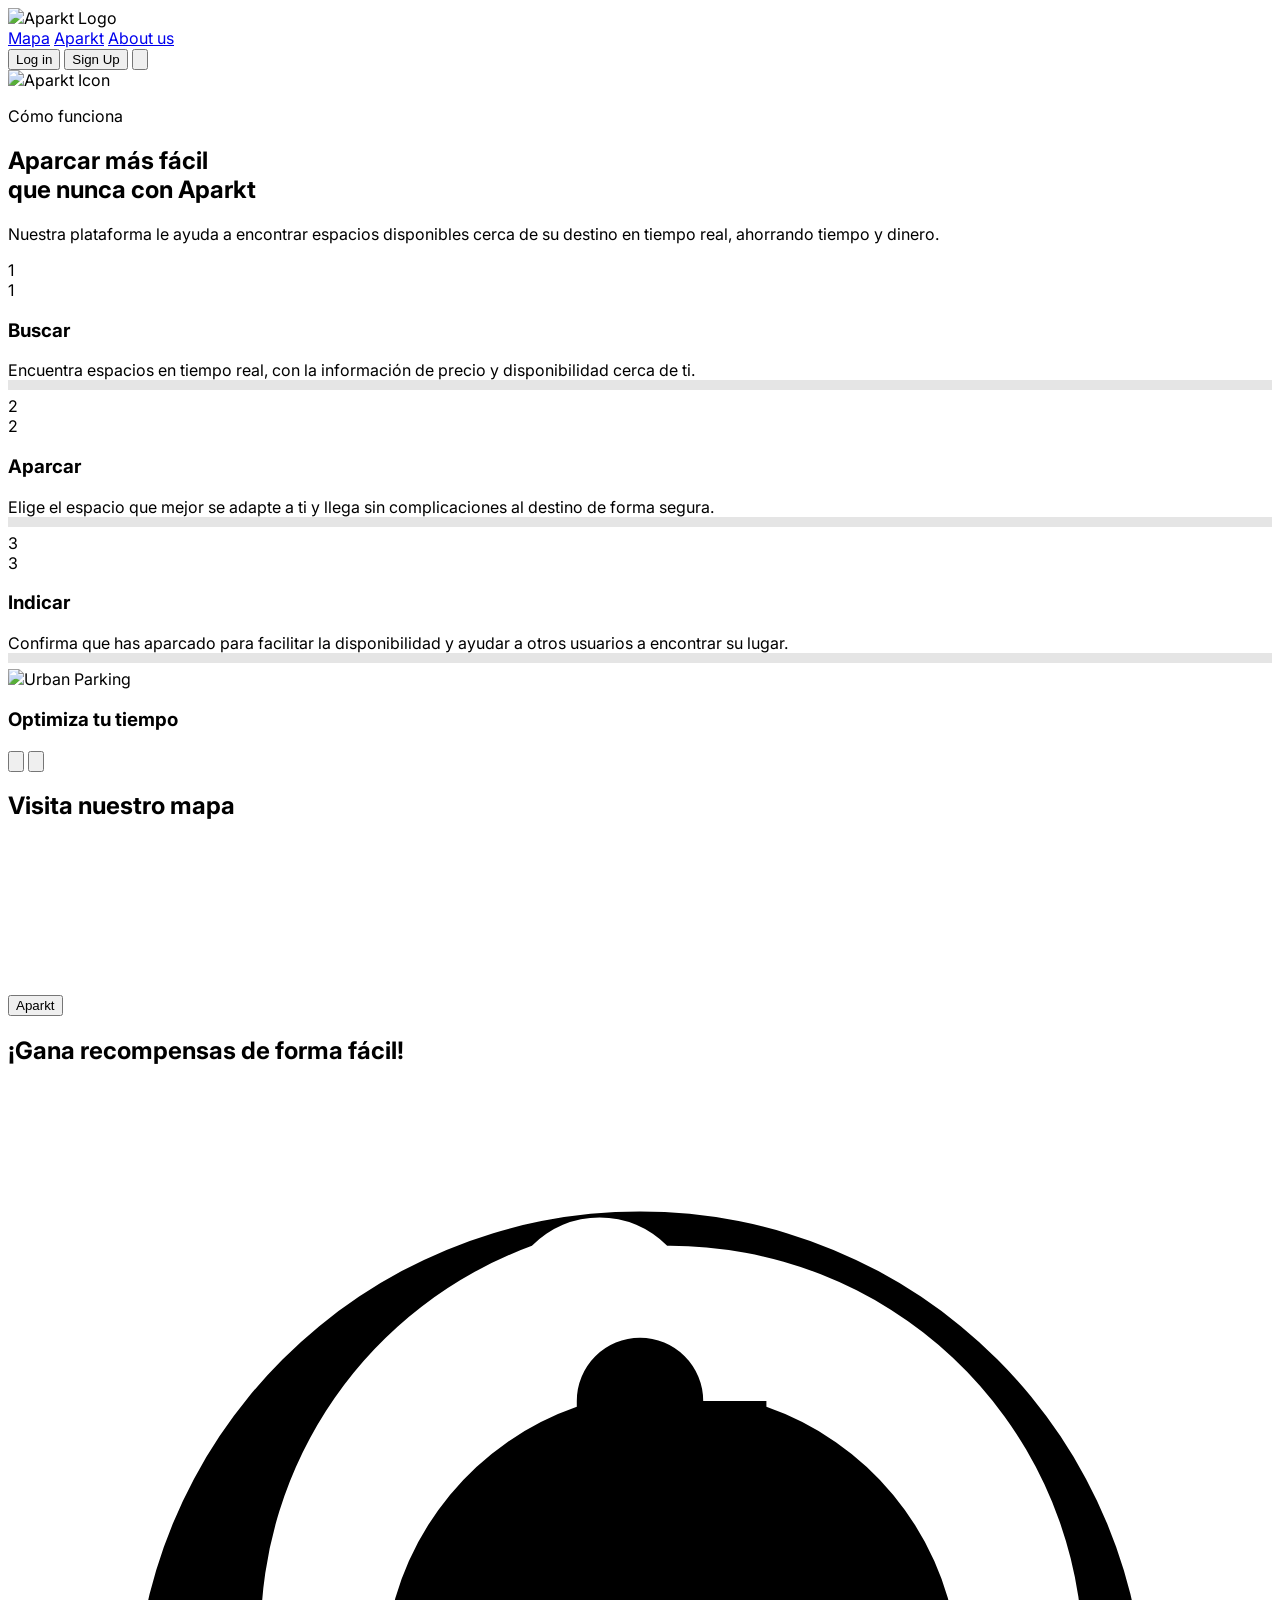
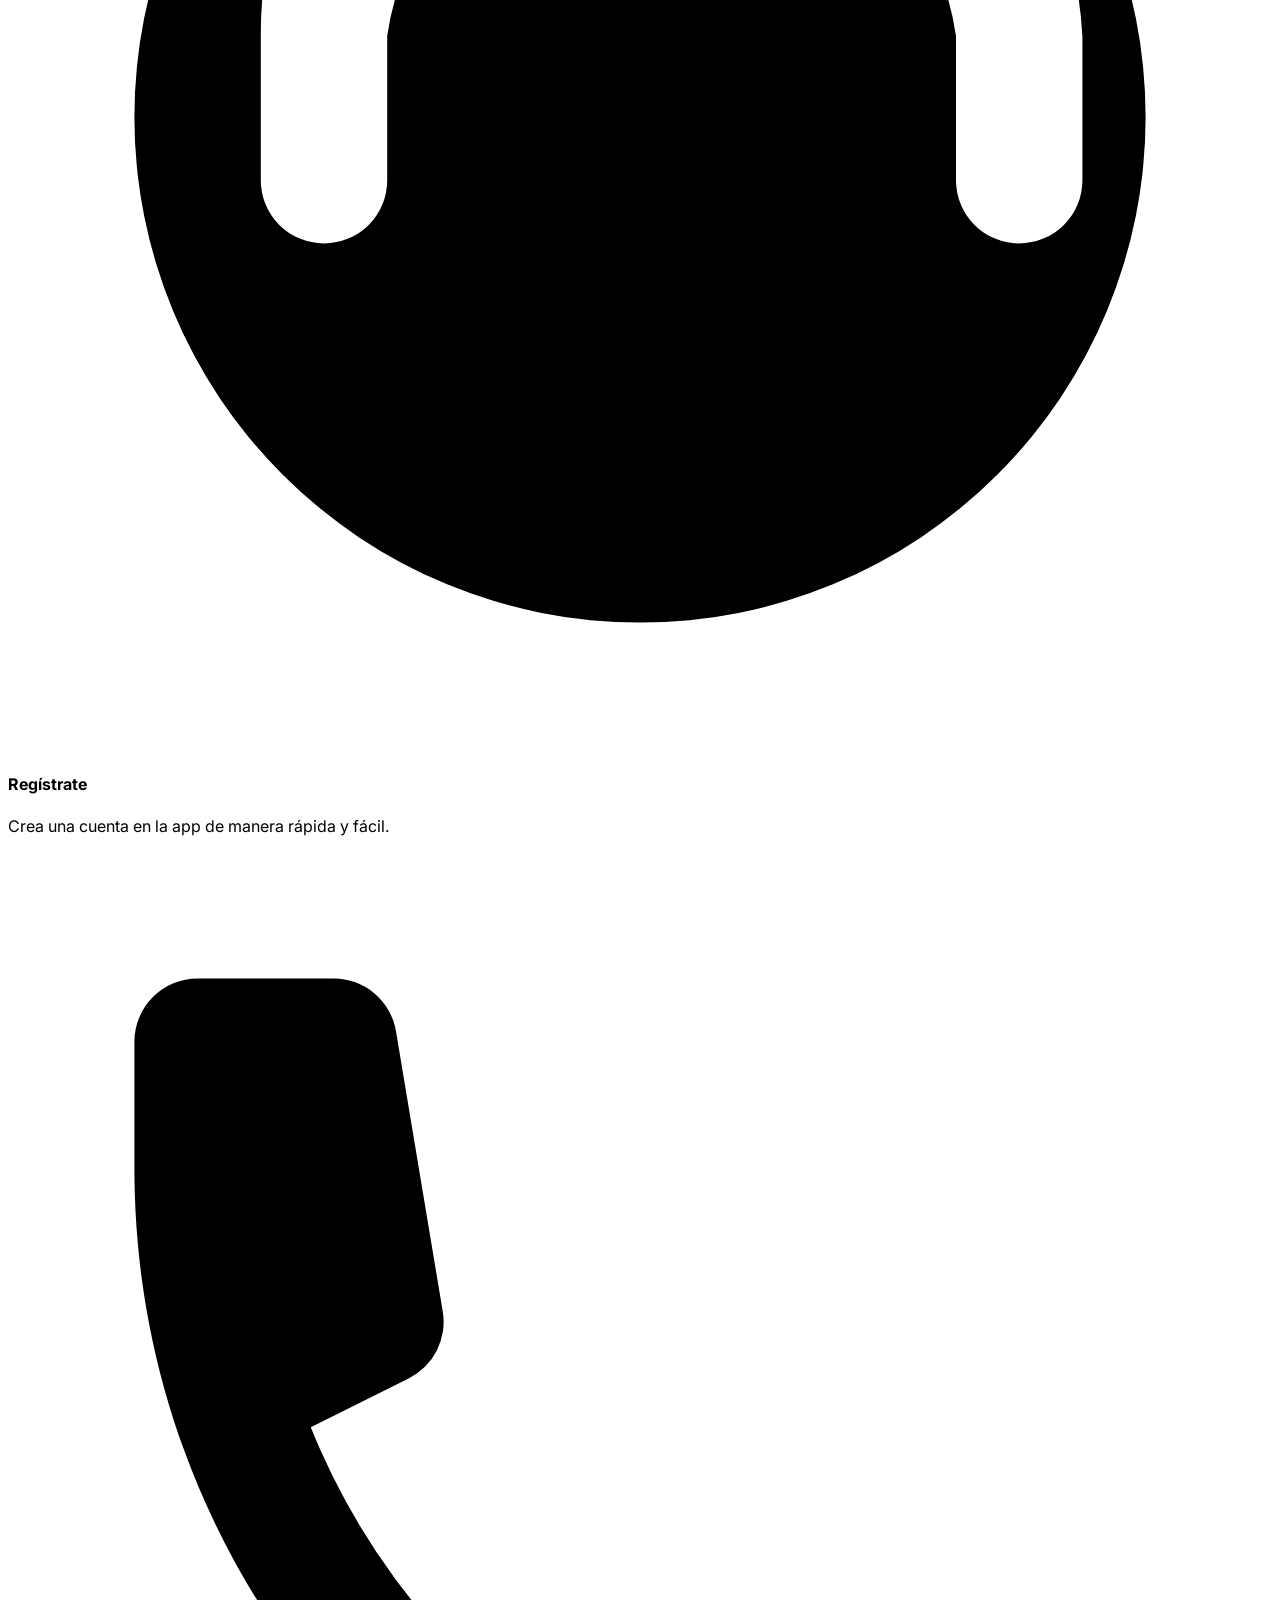
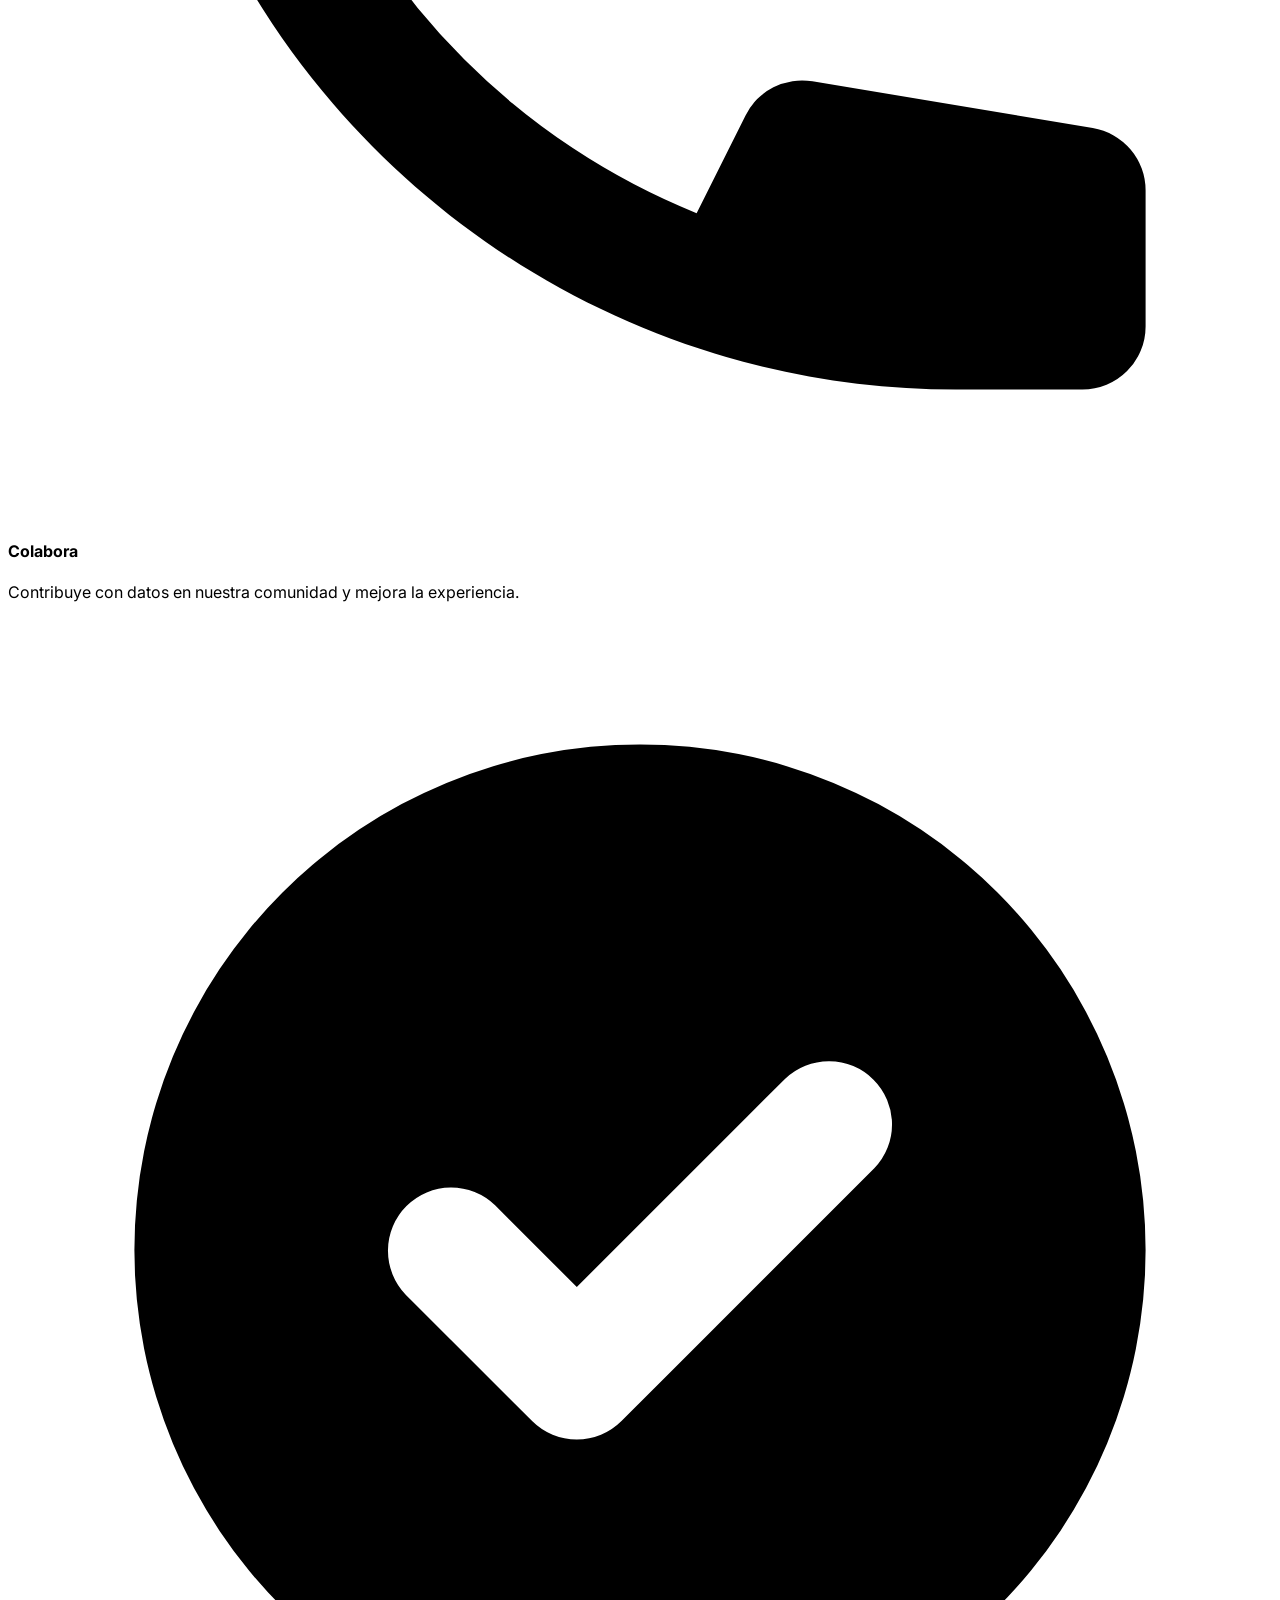
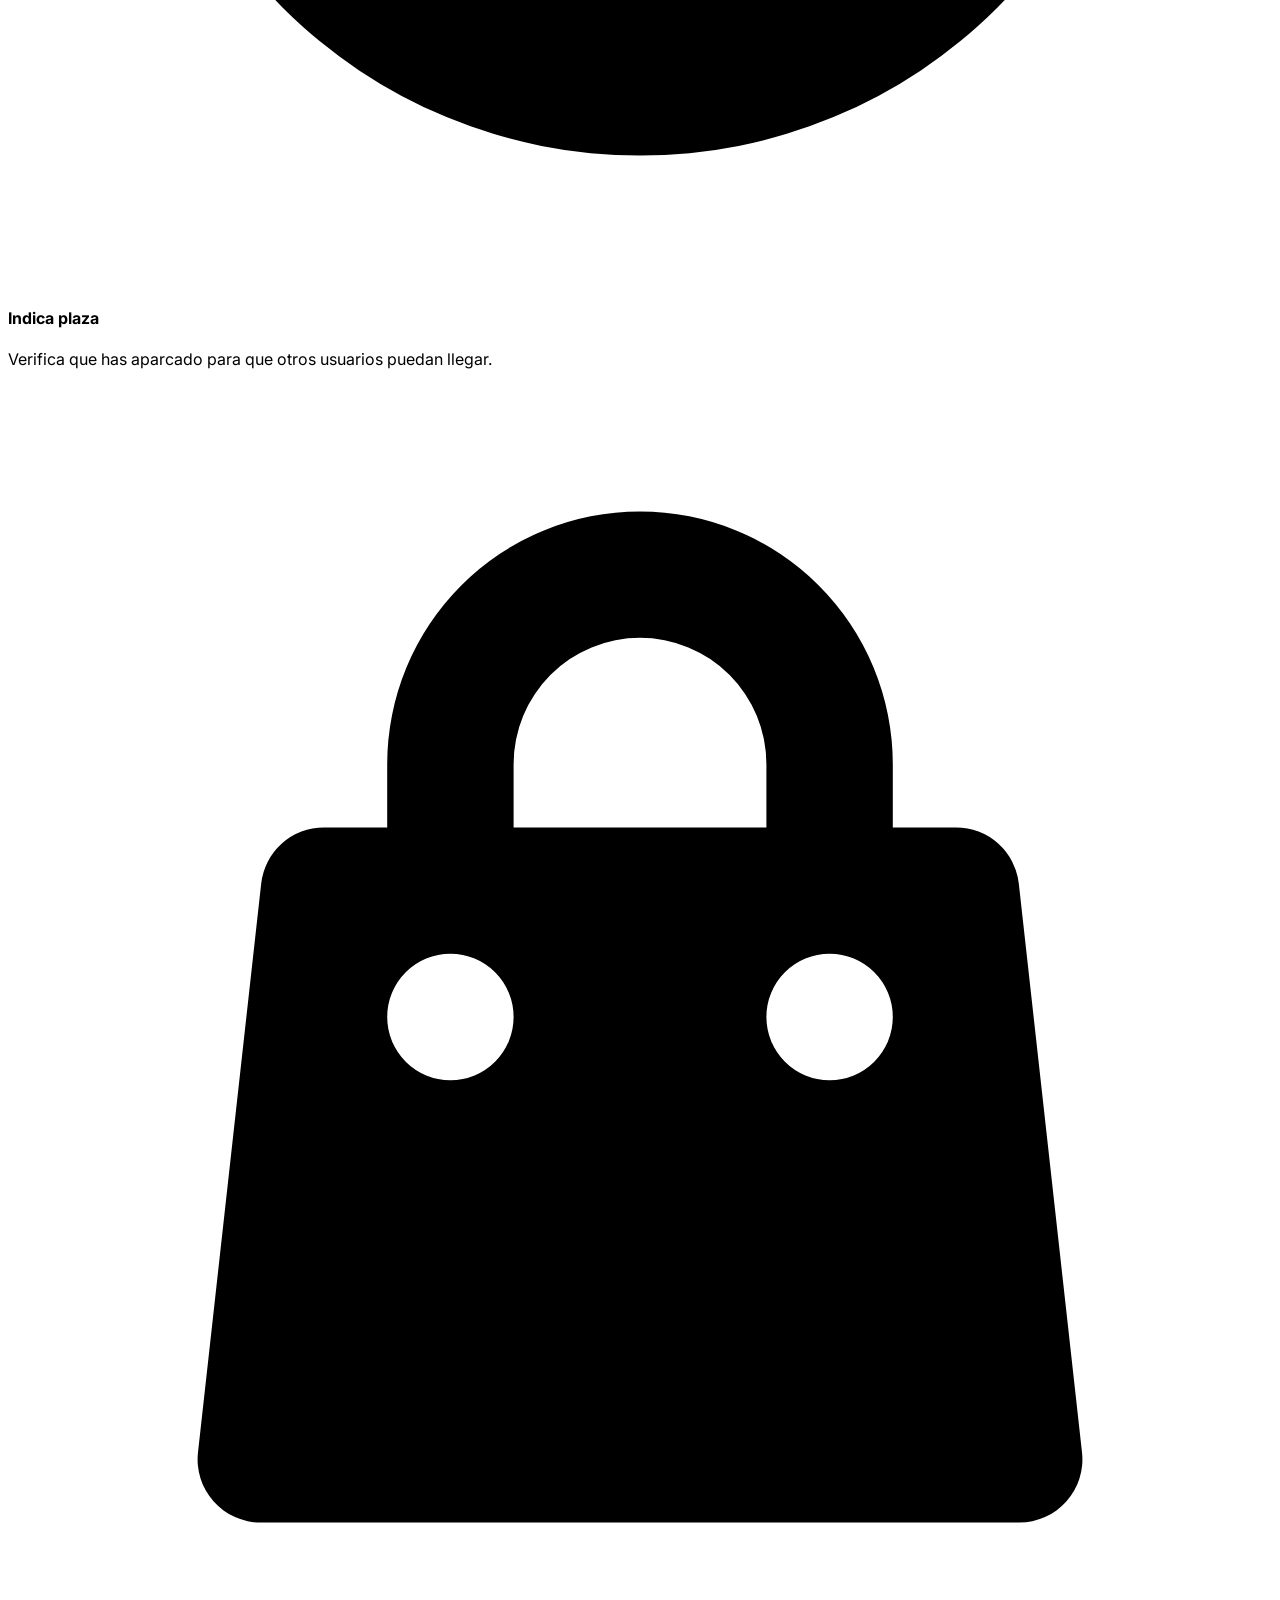
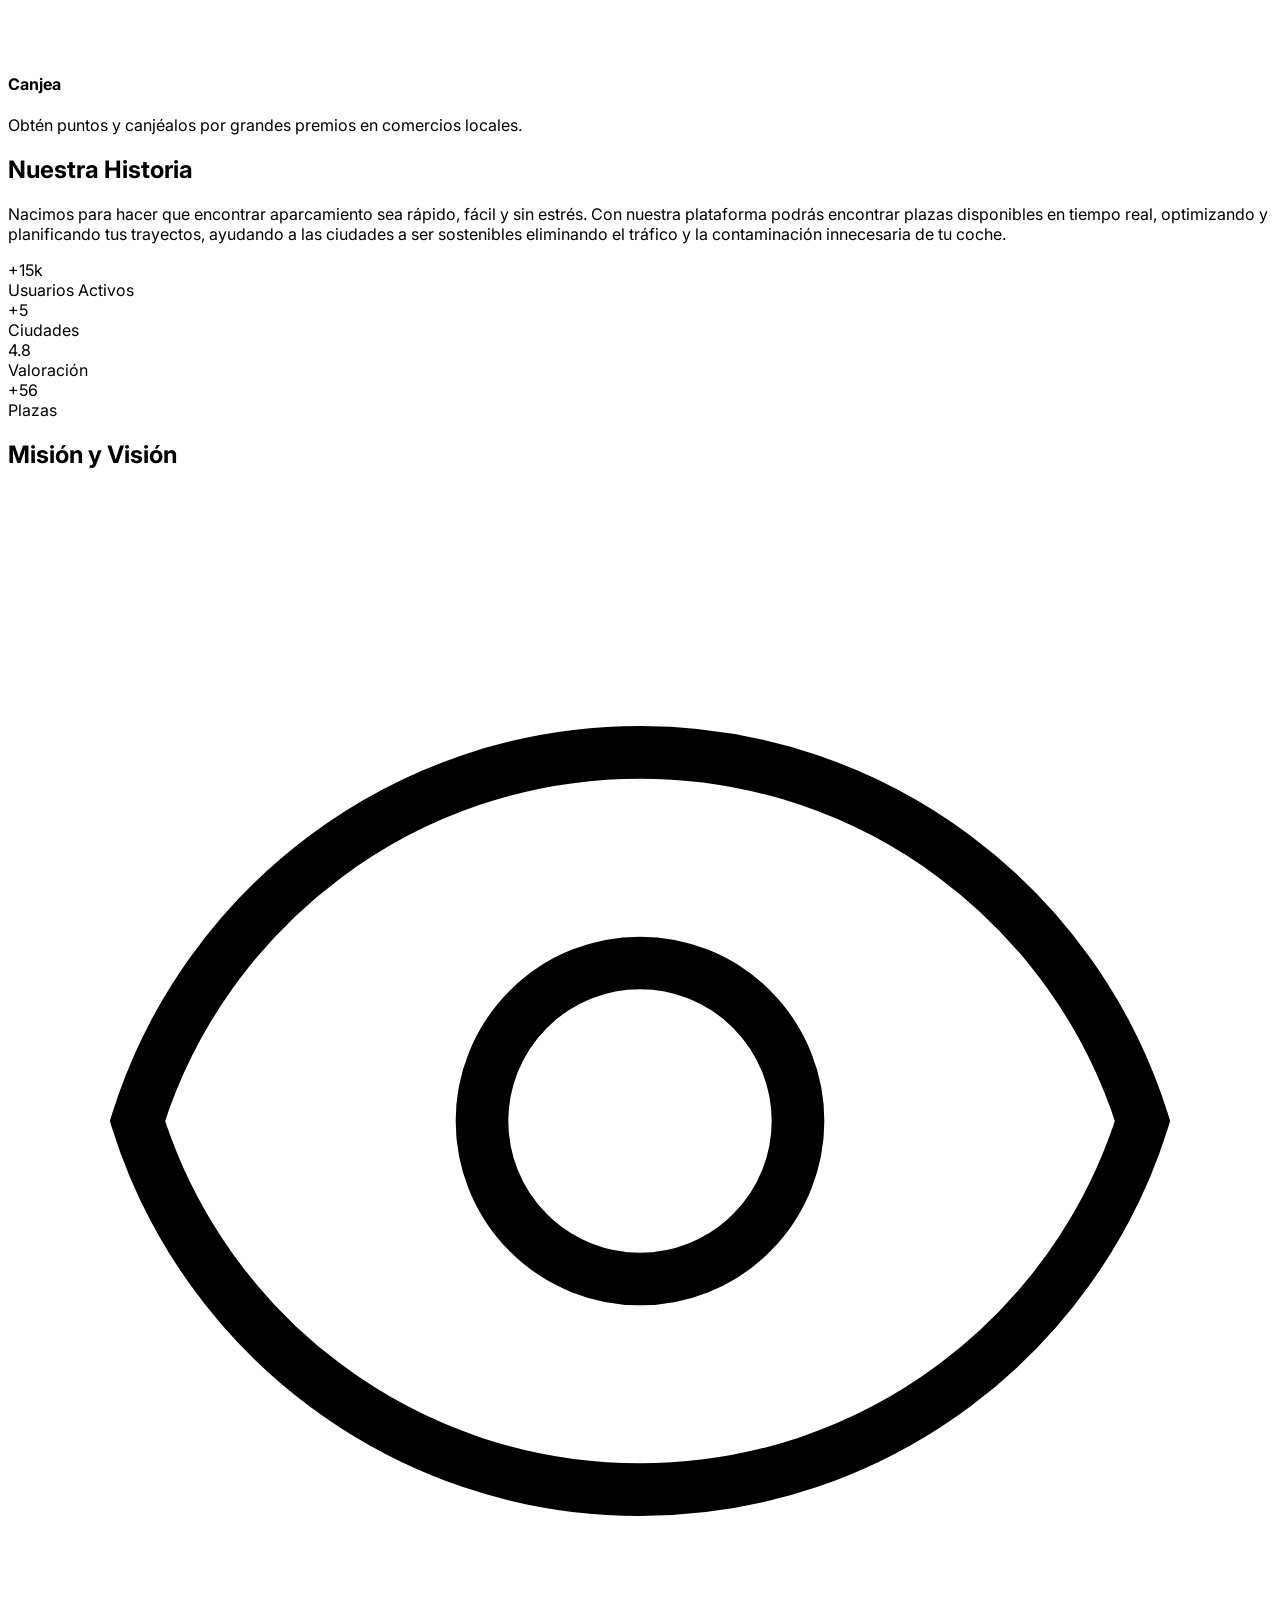
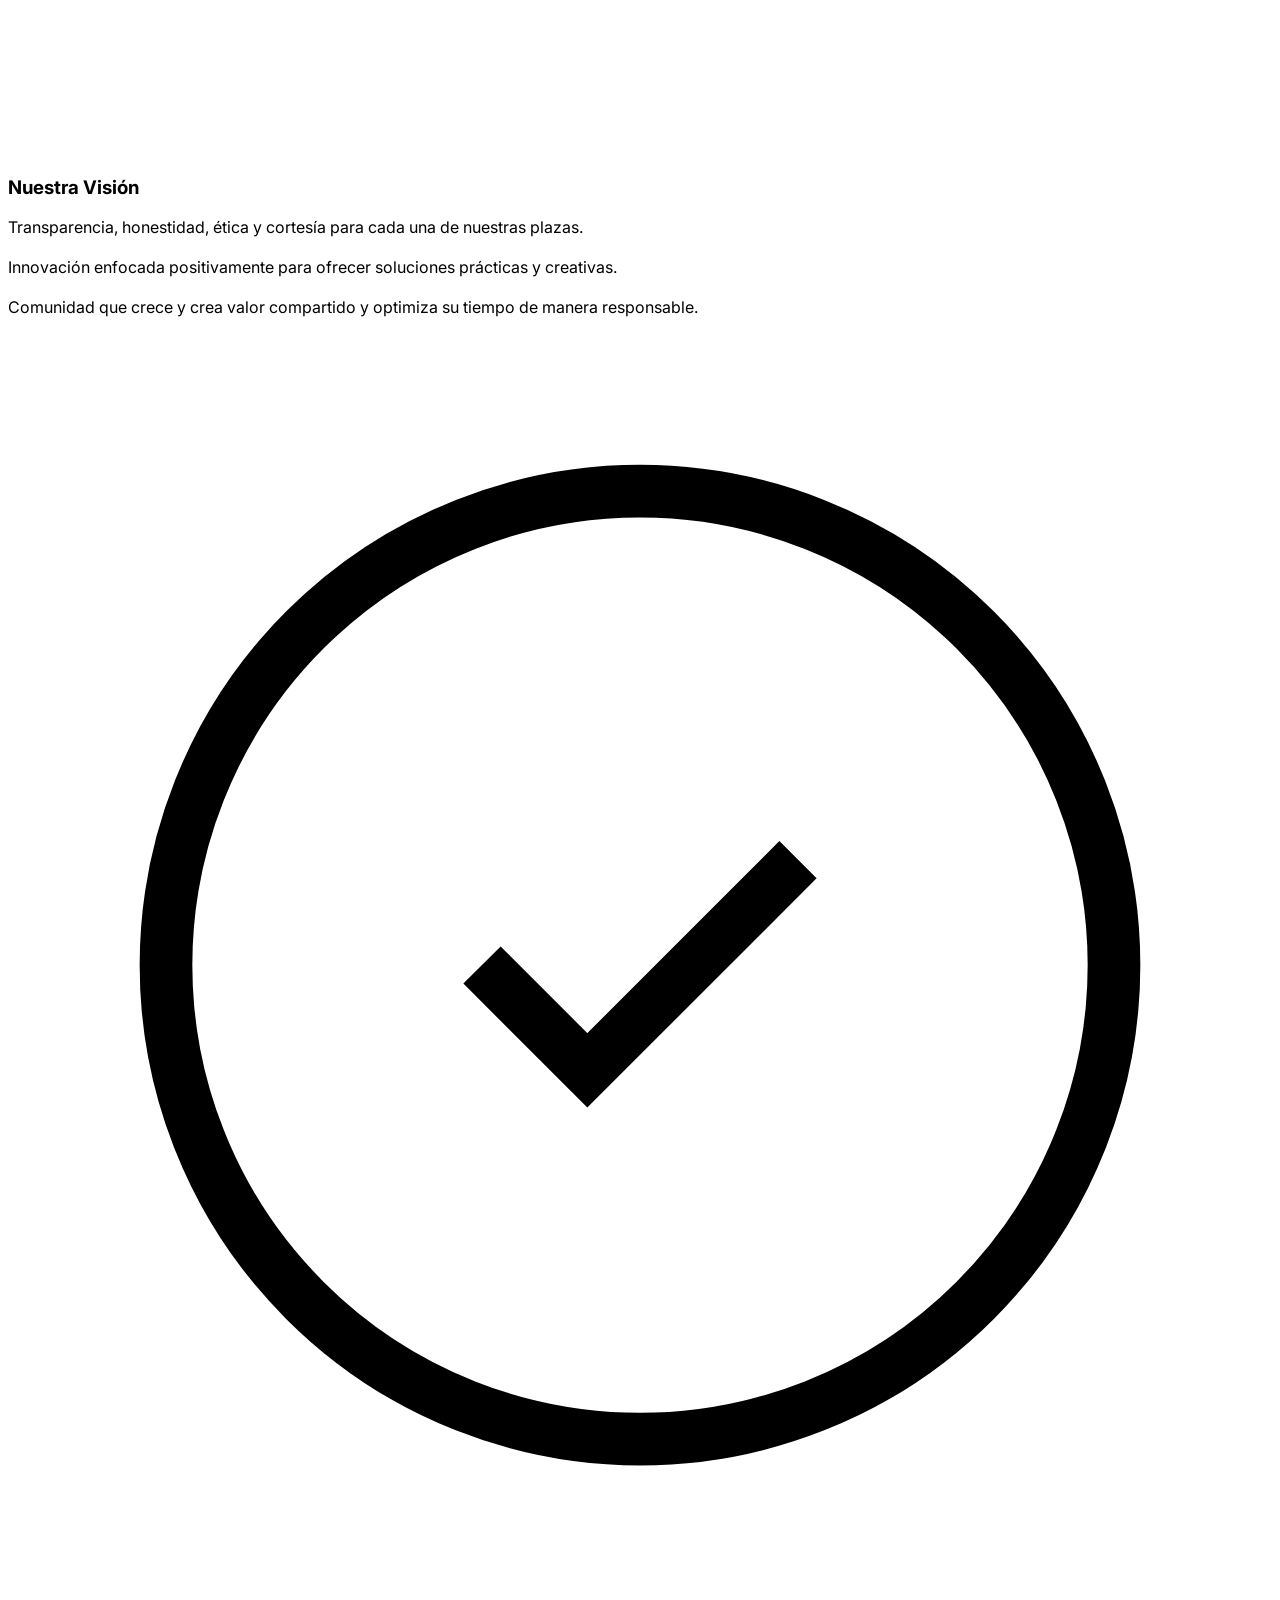
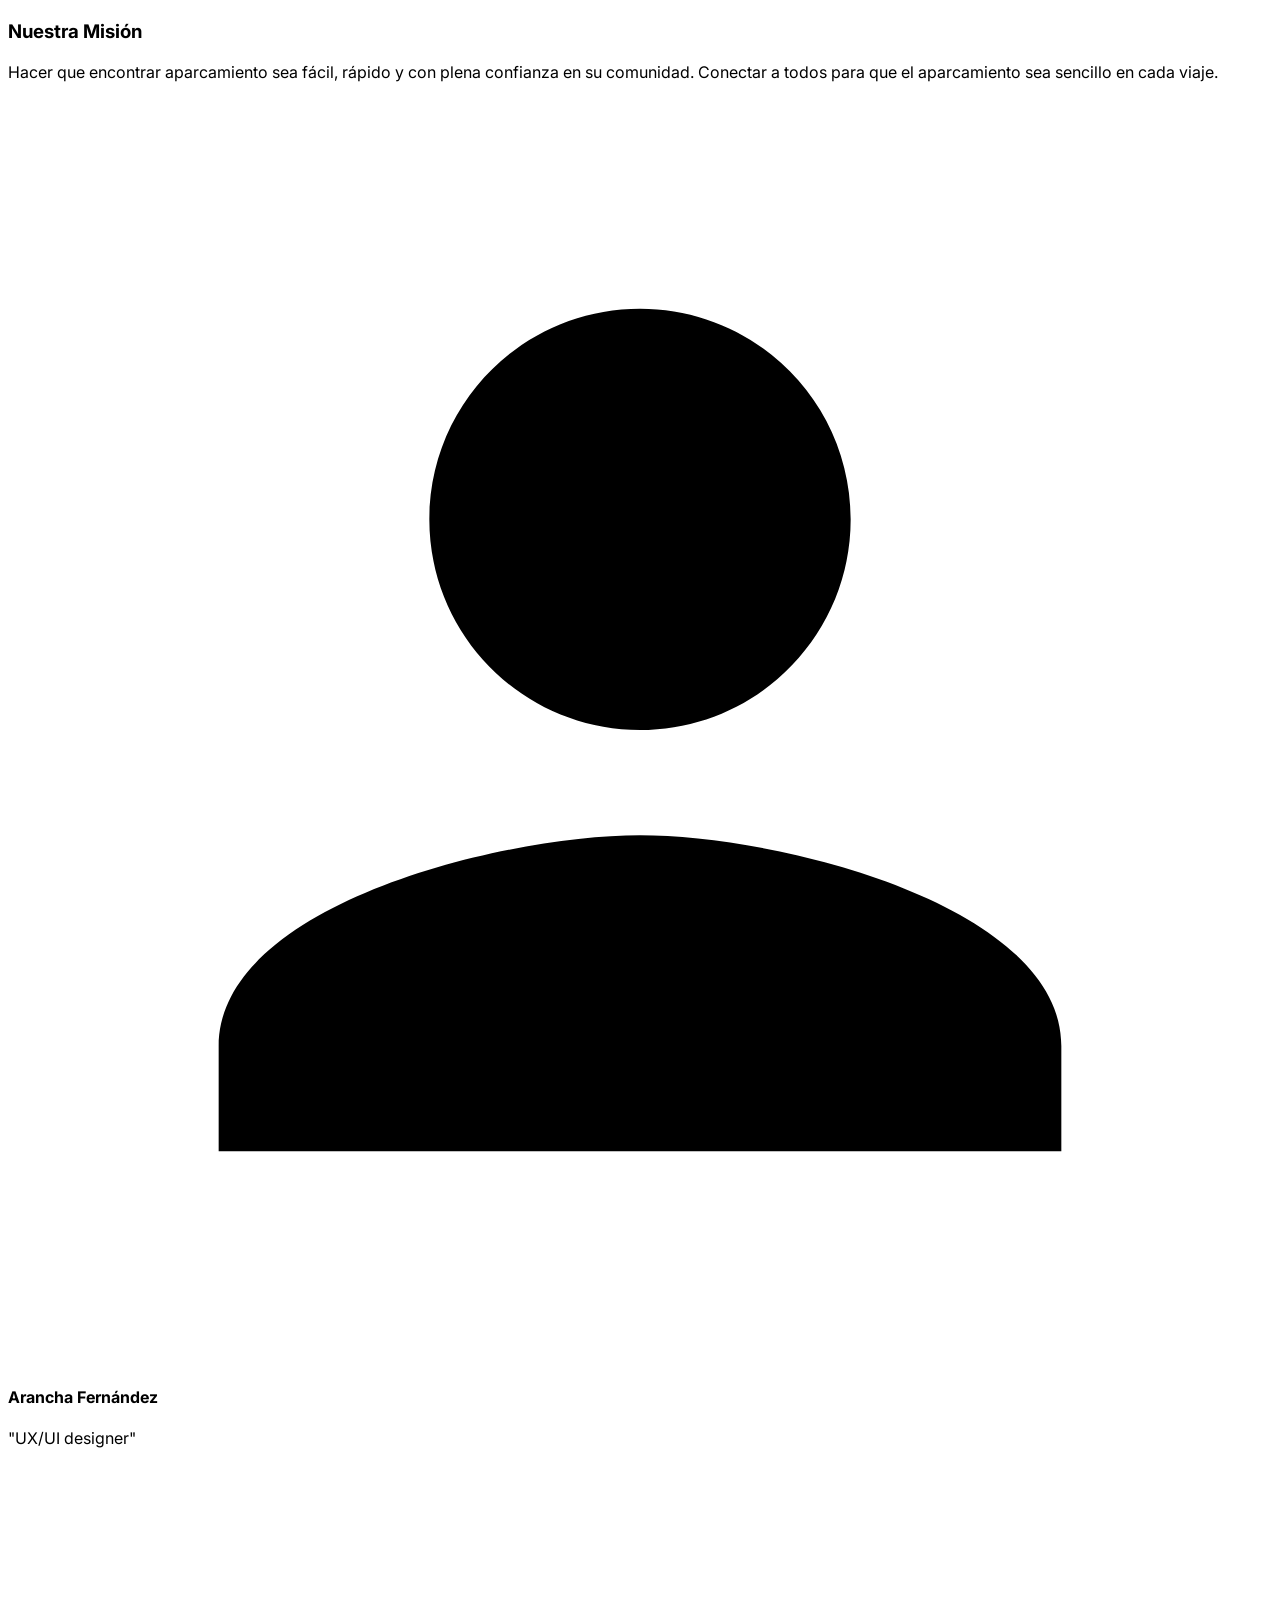
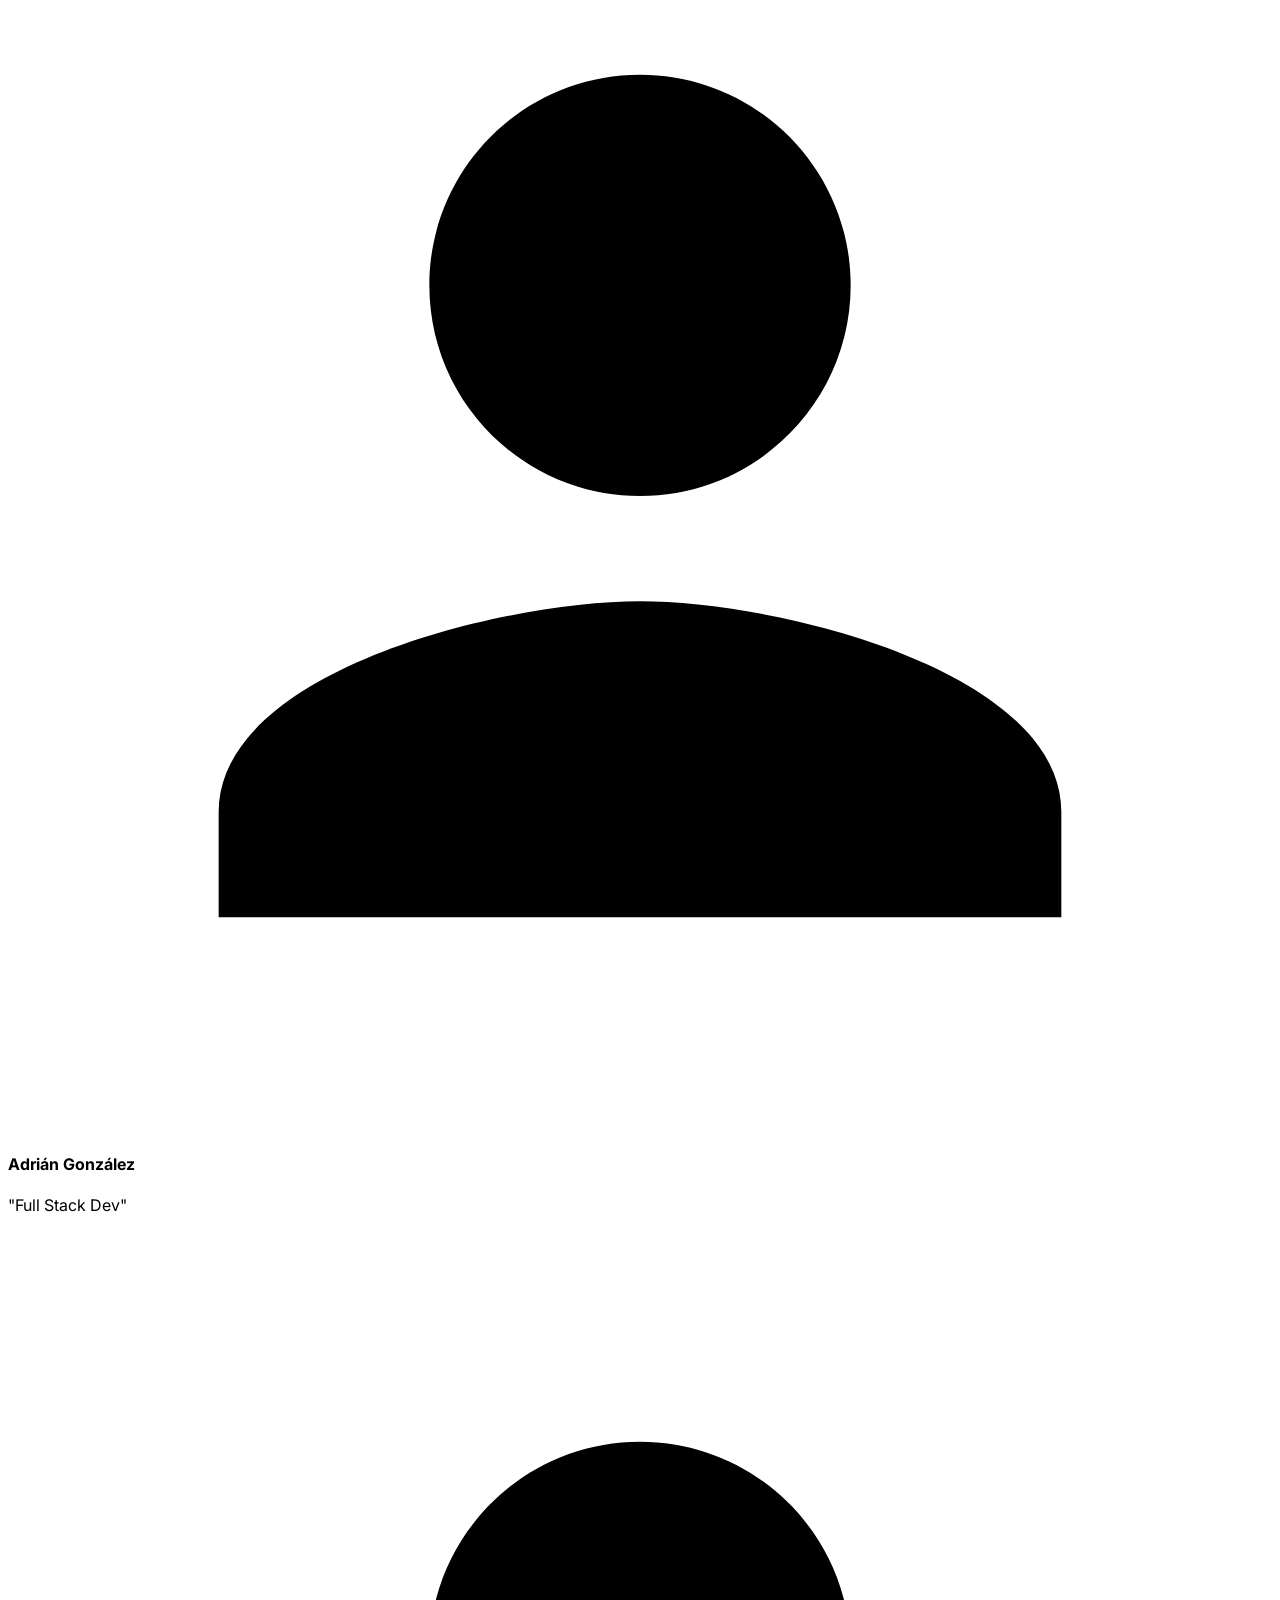
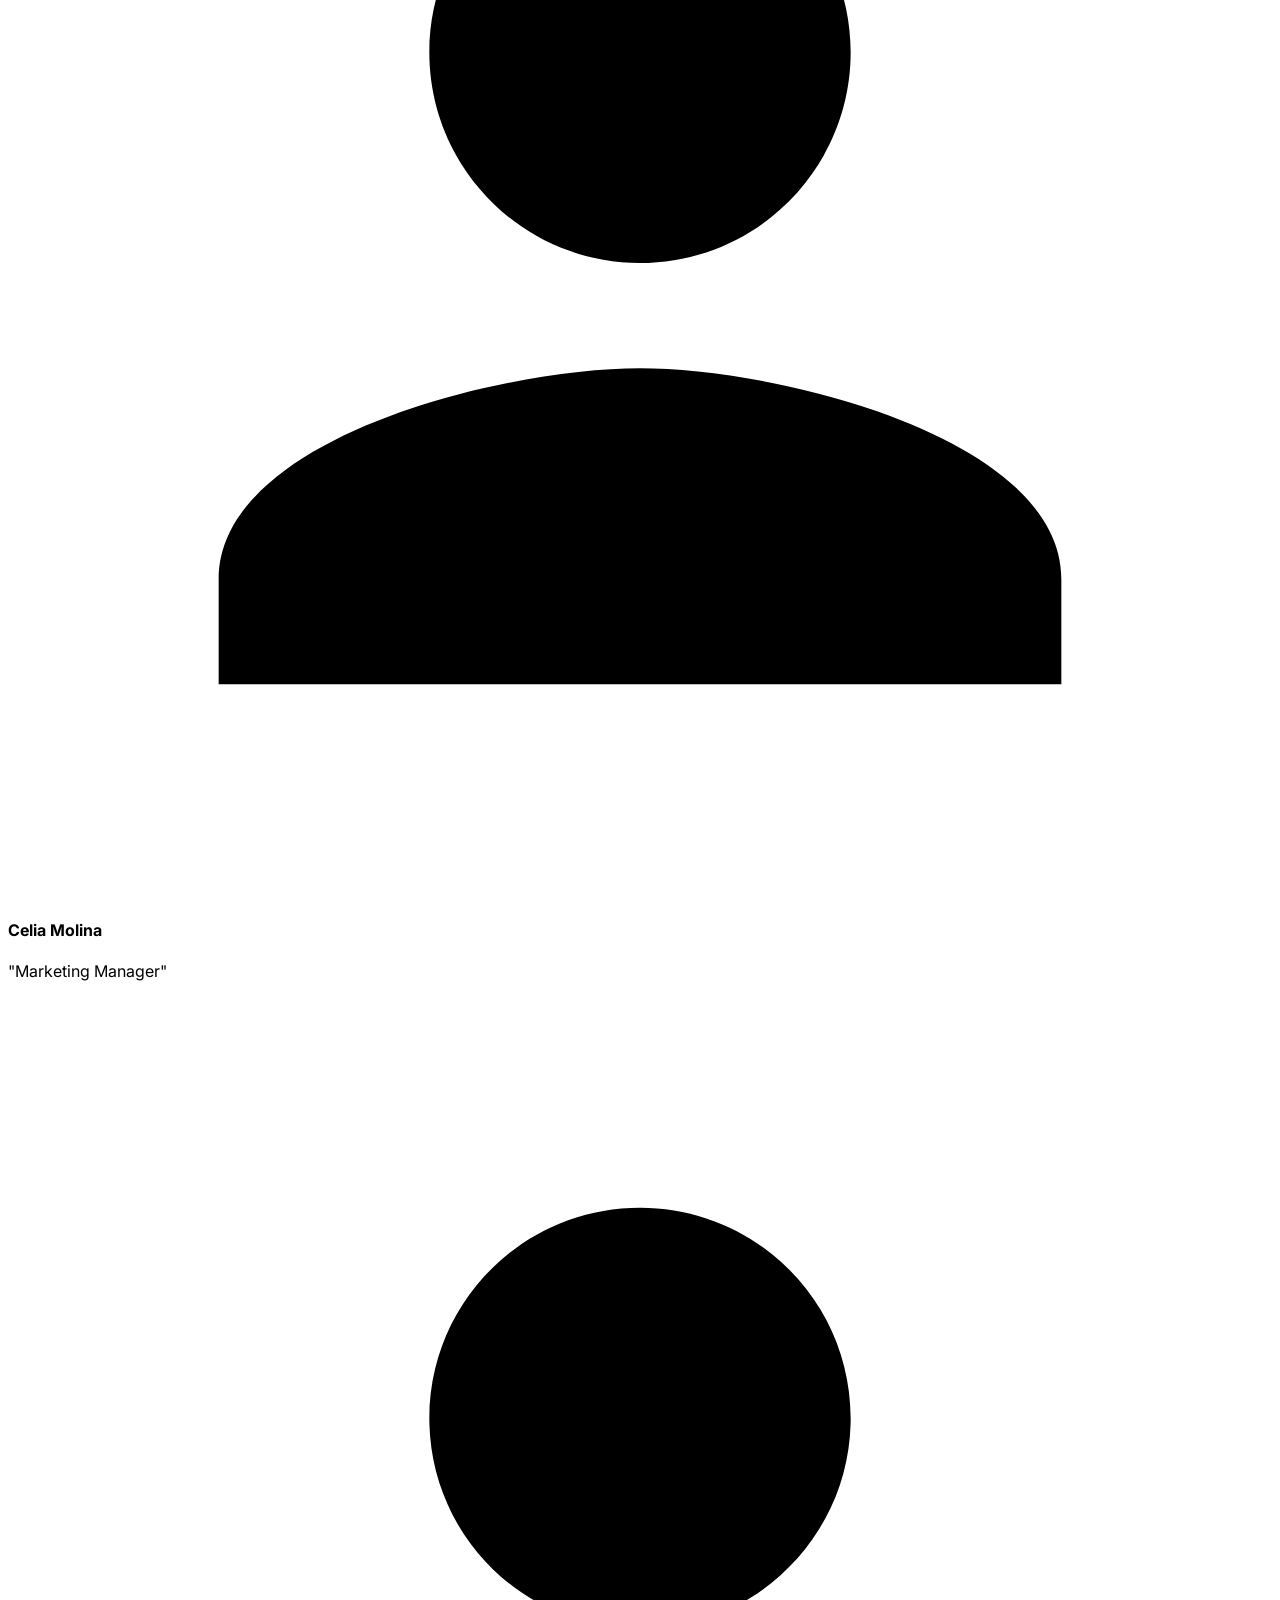
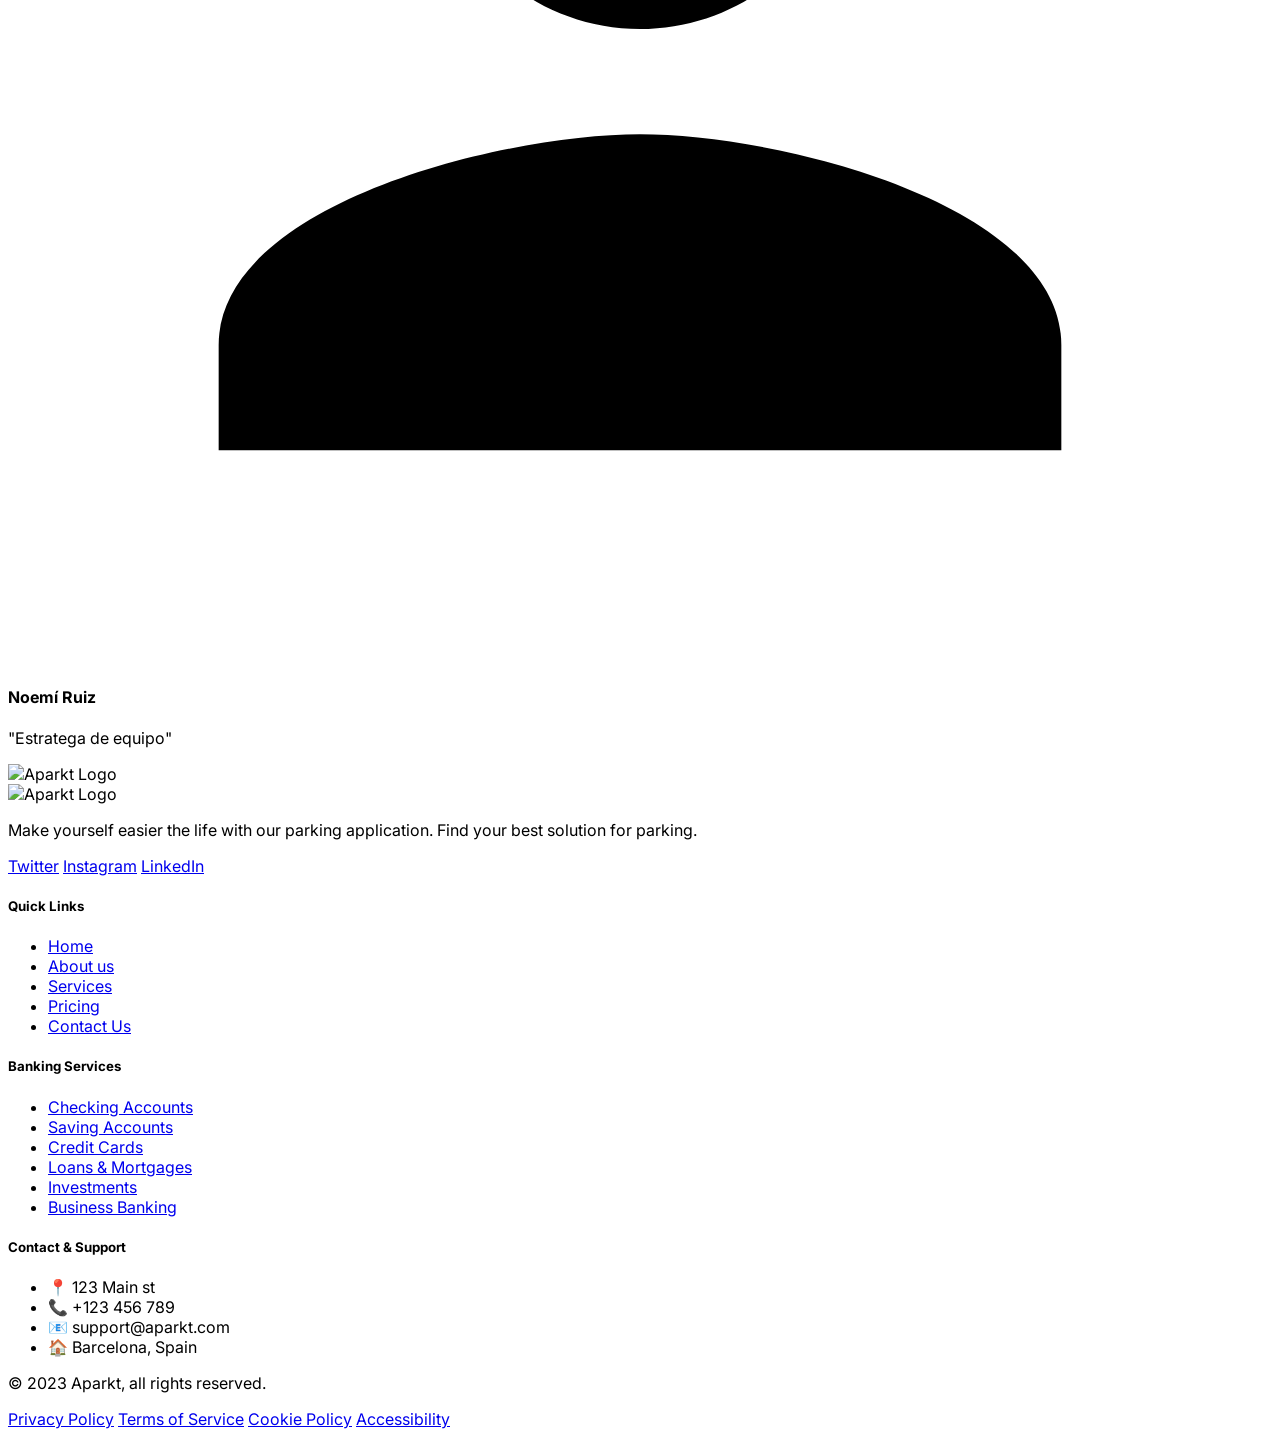
==== DESIGN-TEST/APARKT.html @ 91e95288 "update de login para vehiculo y creacion de posible diseño de aparkt.html" ====
<!DOCTYPE html>

<html lang="es"><head>
<meta charset="utf-8"/>
<meta content="width=device-width, initial-scale=1.0" name="viewport"/>
<title>Aparkt - Aparcar más fácil que nunca</title>
<!-- Tailwind CSS CDN with plugins -->
<script src="https://cdn.tailwindcss.com?plugins=forms,container-queries"></script>
<script>
    tailwind.config = {
      theme: {
        extend: {
          colors: {
            'aparkt-teal': '#004d4d',
            'aparkt-green': '#2ecc71',
            'aparkt-light-green': '#e8f8f0',
            'aparkt-header-bg': '#003333',
          }
        }
      }
    }
  </script>
<!-- Custom Styles for specific layout needs -->
<style data-purpose="custom-typography">
    @import url('https://fonts.googleapis.com/css2?family=Inter:wght@400;600;700&display=swap');
    body {
      font-family: 'Inter', sans-serif;
    }
  </style>
<style data-purpose="layout-refinements">
    .max-w-wide {
      max-width: 1440px;
    }
    .shadow-card {
      box-shadow: 0 10px 0px 0px rgba(0, 0, 0, 0.1);
    }
    /* Carousel styles */
    .carousel-container {
      position: relative;
      overflow: hidden;
    }
    .carousel-track {
      display: flex;
      transition: transform 0.5s ease-in-out;
    }
    .carousel-slide {
      min-width: 100%;
    }
  </style>
</head>
<body class="bg-white text-gray-800">
<!-- BEGIN: Navigation -->
<header class="bg-aparkt-header-bg text-white sticky top-0 z-50">
<nav class="max-w-wide mx-auto px-6 py-4 flex justify-between items-center" data-purpose="main-nav">
<div class="flex items-center space-x-8">
<!-- Consistent Logo in Header -->
<div class="flex items-center space-x-2">
<img alt="Aparkt Logo" class="h-10 w-auto" src="https://lh3.googleusercontent.com/aida/[base64]"/>
</div>
<div class="hidden md:flex space-x-6 text-sm font-medium">
<a class="hover:text-aparkt-green transition" href="#">Mapa</a>
<a class="hover:text-aparkt-green transition" href="#">Aparkt</a>
<a class="hover:text-aparkt-green transition" href="#">About us</a>
</div>
</div>
<div class="flex items-center space-x-4">
<button class="px-4 py-2 text-sm font-semibold rounded hover:bg-white/10 transition">Log in</button>
<button class="px-4 py-2 bg-aparkt-green text-white text-sm font-semibold rounded hover:bg-green-600 transition">Sign Up</button>
<button class="p-2 hover:bg-white/10 rounded-full">
<svg class="h-5 w-5" fill="none" stroke="currentColor" viewbox="0 0 24 24" xmlns="http://www.w3.org/2000/svg">
<circle cx="12" cy="12" r="10" stroke="currentColor" stroke-width="2"></circle>
<path d="M2 12h20M12 2a15.3 15.3 0 0 1 4 10 15.3 15.3 0 0 1-4 10 15.3 15.3 0 0 1-4-10 15.3 15.3 0 0 1 4-10z" stroke-linecap="round" stroke-linejoin="round" stroke-width="2"></path>
</svg>
</button>
</div>
</nav>
</header>
<!-- END: Navigation -->
<!-- BEGIN: Hero Section -->
<main class="pt-12 pb-20">
<section class="max-w-wide mx-auto px-6 text-center" data-purpose="hero-content">
<div class="mb-6 flex justify-center">
<!-- Center Hero Logo -->
<div class="w-24 h-24 bg-white rounded-full border-4 border-aparkt-green flex items-center justify-center p-2 shadow-sm">
<img alt="Aparkt Icon" class="w-full h-auto" src="https://lh3.googleusercontent.com/aida/[base64]"/>
</div>
</div>
<p class="text-aparkt-teal font-bold uppercase tracking-widest mb-4">Cómo funciona</p>
<h1 class="text-4xl md:text-5xl font-bold text-aparkt-teal mb-4">
      Aparcar más fácil <br/> que nunca con <span class="text-aparkt-green">Aparkt</span>
</h1>
<p class="max-w-2xl mx-auto text-gray-500 text-sm mb-16">
      Nuestra plataforma le ayuda a encontrar espacios disponibles cerca de su destino en tiempo real, ahorrando tiempo y dinero.
    </p>
<!-- Step Cards -->
<div class="grid grid-cols-1 md:grid-cols-3 gap-8 mb-24">
<!-- Card 1 -->
<div class="bg-aparkt-green p-8 rounded-lg text-white shadow-card relative overflow-hidden" data-purpose="step-card">
<div class="absolute top-4 right-4 text-6xl font-bold opacity-20">1</div>
<div class="flex flex-col items-center">
<div class="mb-4 text-4xl font-bold text-yellow-300">1</div>
<h3 class="text-2xl font-bold mb-4">Buscar</h3>
<p class="text-sm leading-relaxed">
            Encuentra espacios en tiempo real, con la información de precio y disponibilidad cerca de ti.
          </p>
</div>
</div>
<!-- Card 2 -->
<div class="bg-aparkt-green p-8 rounded-lg text-white shadow-card relative overflow-hidden" data-purpose="step-card">
<div class="absolute top-4 right-4 text-6xl font-bold opacity-20">2</div>
<div class="flex flex-col items-center">
<div class="mb-4 text-4xl font-bold text-yellow-300">2</div>
<h3 class="text-2xl font-bold mb-4">Aparcar</h3>
<p class="text-sm leading-relaxed">
            Elige el espacio que mejor se adapte a ti y llega sin complicaciones al destino de forma segura.
          </p>
</div>
</div>
<!-- Card 3 -->
<div class="bg-aparkt-green p-8 rounded-lg text-white shadow-card relative overflow-hidden" data-purpose="step-card">
<div class="absolute top-4 right-4 text-6xl font-bold opacity-20">3</div>
<div class="flex flex-col items-center">
<div class="mb-4 text-4xl font-bold text-yellow-300">3</div>
<h3 class="text-2xl font-bold mb-4">Indicar</h3>
<p class="text-sm leading-relaxed">
            Confirma que has aparcado para facilitar la disponibilidad y ayudar a otros usuarios a encontrar su lugar.
          </p>
</div>
</div>
</div>
</section>
<!-- END: Hero Section -->
<!-- BEGIN: Visual Showcase (Functional Carousel) -->
<section class="bg-gray-50 py-20 mb-24 overflow-hidden">
<div class="max-w-wide mx-auto px-6">
<div class="relative group">
<!-- Main Carousel Container -->
<div class="carousel-container rounded-3xl shadow-2xl overflow-hidden border-8 border-white bg-gray-200 aspect-[21/9]">
<div class="carousel-track h-full" id="carouselTrack">
<!-- Slide 1 -->
<div class="carousel-slide relative h-full">
<img alt="Urban Parking" class="w-full h-full object-cover" src="https://lh3.googleusercontent.com/aida-public/[base64]"/>
<div class="absolute inset-0 bg-black/30 flex items-center justify-center">
<h3 class="text-white text-3xl font-bold">Optimiza tu tiempo</h3>
</div>
</div>
<!-- Slide 2 -->
<div class="carousel-slide relative h-full">
<img alt="Car in city" class="w-full h-full object-cover" src="https://lh3.googleusercontent.com/aida-public/[base64]"/>
<div class="absolute inset-0 bg-black/30 flex items-center justify-center">
<h3 class="text-white text-3xl font-bold">Aparca sin complicaciones</h3>
</div>
</div>
<!-- Slide 3 -->
<div class="carousel-slide relative h-full">
<img alt="Modern mobility" class="w-full h-full object-cover" src="https://lh3.googleusercontent.com/aida-public/[base64]"/>
<div class="absolute inset-0 bg-black/30 flex items-center justify-center">
<h3 class="text-white text-3xl font-bold">Únete a la comunidad Aparkt</h3>
</div>
</div>
</div>
<!-- Carousel Navigation -->
<button class="absolute left-4 top-1/2 -translate-y-1/2 bg-white/80 p-3 rounded-full hover:bg-white transition opacity-0 group-hover:opacity-100" id="prevBtn">
<svg class="w-6 h-6 text-aparkt-teal" fill="none" stroke="currentColor" viewbox="0 0 24 24"><path d="M15 19l-7-7 7-7" stroke-linecap="round" stroke-linejoin="round" stroke-width="2"></path></svg>
</button>
<button class="absolute right-4 top-1/2 -translate-y-1/2 bg-white/80 p-3 rounded-full hover:bg-white transition opacity-0 group-hover:opacity-100" id="nextBtn">
<svg class="w-6 h-6 text-aparkt-teal" fill="none" stroke="currentColor" viewbox="0 0 24 24"><path d="M9 5l7 7-7 7" stroke-linecap="round" stroke-linejoin="round" stroke-width="2"></path></svg>
</button>
<!-- Indicators -->
<div class="absolute bottom-6 left-1/2 -translate-x-1/2 flex space-x-2">
<div class="w-3 h-3 rounded-full bg-white opacity-100 cursor-pointer" id="dot0"></div>
<div class="w-3 h-3 rounded-full bg-white opacity-40 cursor-pointer" id="dot1"></div>
<div class="w-3 h-3 rounded-full bg-white opacity-40 cursor-pointer" id="dot2"></div>
</div>
</div>
</div>
</div>
</section>
<script>
    let currentSlide = 0;
    const track = document.getElementById('carouselTrack');
    const dots = [document.getElementById('dot0'), document.getElementById('dot1'), document.getElementById('dot2')];
    
    function updateCarousel() {
      track.style.transform = `translateX(-${currentSlide * 100}%)`;
      dots.forEach((dot, index) => {
        dot.style.opacity = index === currentSlide ? '1' : '0.4';
      });
    }

    document.getElementById('nextBtn').addEventListener('click', () => {
      currentSlide = (currentSlide + 1) % 3;
      updateCarousel();
    });

    document.getElementById('prevBtn').addEventListener('click', () => {
      currentSlide = (currentSlide - 1 + 3) % 3;
      updateCarousel();
    });

    // Auto-advance
    setInterval(() => {
      currentSlide = (currentSlide + 1) % 3;
      updateCarousel();
    }, 5000);
  </script>
<!-- END: Visual Showcase -->
<!-- BEGIN: Map Callout -->
<section class="max-w-wide mx-auto px-6 mb-24">
<div class="flex flex-col items-center gap-8">
<div class="w-full text-center">
<h2 class="text-4xl font-bold text-aparkt-teal mb-2">Visita nuestro mapa</h2>
</div>
<div class="w-full h-[500px] rounded-3xl overflow-hidden shadow-xl">
<iframe allowfullscreen="" height="100%" loading="lazy" referrerpolicy="no-referrer-when-downgrade" src="https://www.google.com/maps/embed?pb=!1m14!1m12!1m3!1d11974.321703661559!2d2.168568!3d41.3873974!2m3!1f0!2f0!3f0!3m2!1i1024!2i768!4f13.1!5e1!3m2!1sen!2ses!4v1700000000000!5m2!1sen!2ses" style="border:0;" width="100%"></iframe>
</div>
<div class="w-full text-center mt-4">
<button class="bg-yellow-400 hover:bg-yellow-500 text-aparkt-teal px-10 py-3 rounded-full font-bold text-lg shadow-md transition">Aparkt</button>
</div>
</div>
</section>
<!-- END: Map Callout -->
<!-- BEGIN: Rewards Section -->
<section class="bg-aparkt-green py-20 mb-24">
<div class="max-w-wide mx-auto px-6 text-white text-center">
<h2 class="text-3xl font-bold mb-12">¡Gana recompensas de forma fácil!</h2>
<div class="grid grid-cols-1 sm:grid-cols-2 md:grid-cols-4 gap-12">
<div class="flex flex-col items-center">
<div class="mb-6 bg-white/20 p-4 rounded-full">
<svg class="w-8 h-8" fill="currentColor" viewbox="0 0 20 20"><path d="M10 12a2 2 0 100-4 2 2 0 000 4z"></path><path clip-rule="evenodd" d="M10 18a8 8 0 100-16 8 8 0 000 16zm1-13a1 1 0 10-2 0v.092a4.535 4.535 0 00-3 3.626V11a1 1 0 11-2 0V8.718a6.533 6.533 0 014.29-6.173 1.5 1.5 0 012.14 0A6.533 6.533 0 0117 8.717V11a1 1 0 11-2 0V8.718a4.535 4.535 0 00-3-3.626V5z" fill-rule="evenodd"></path></svg>
</div>
<h4 class="font-bold text-lg mb-2">Regístrate</h4>
<p class="text-sm opacity-90">Crea una cuenta en la app de manera rápida y fácil.</p>
</div>
<div class="flex flex-col items-center">
<div class="mb-6 bg-white/20 p-4 rounded-full">
<svg class="w-8 h-8" fill="currentColor" viewbox="0 0 20 20"><path d="M2 3a1 1 0 011-1h2.153a1 1 0 01.986.836l.74 4.435a1 1 0 01-.54 1.06l-1.548.773a11.037 11.037 0 006.105 6.105l.774-1.548a1 1 0 011.059-.54l4.435.74a1 1 0 01.836.986V17a1 1 0 01-1 1h-2C7.82 18 2 12.18 2 5V3z"></path></svg>
</div>
<h4 class="font-bold text-lg mb-2">Colabora</h4>
<p class="text-sm opacity-90">Contribuye con datos en nuestra comunidad y mejora la experiencia.</p>
</div>
<div class="flex flex-col items-center">
<div class="mb-6 bg-white/20 p-4 rounded-full">
<svg class="w-8 h-8" fill="currentColor" viewbox="0 0 20 20"><path clip-rule="evenodd" d="M10 18a8 8 0 100-16 8 8 0 000 16zm3.707-9.293a1 1 0 00-1.414-1.414L9 10.586 7.707 9.293a1 1 0 00-1.414 1.414l2 2a1 1 0 001.414 0l4-4z" fill-rule="evenodd"></path></svg>
</div>
<h4 class="font-bold text-lg mb-2">Indica plaza</h4>
<p class="text-sm opacity-90">Verifica que has aparcado para que otros usuarios puedan llegar.</p>
</div>
<div class="flex flex-col items-center">
<div class="mb-6 bg-white/20 p-4 rounded-full">
<svg class="w-8 h-8" fill="currentColor" viewbox="0 0 20 20"><path clip-rule="evenodd" d="M10 2a4 4 0 00-4 4v1H5a1 1 0 00-.994.89l-1 9A1 1 0 004 18h12a1 1 0 00.994-1.11l-1-9A1 1 0 0015 7h-1V6a4 4 0 00-4-4zm2 5V6a2 2 0 10-4 0v1h4zm-6 3a1 1 0 112 0 1 1 0 01-2 0zm7-1a1 1 0 100 2 1 1 0 000-2z" fill-rule="evenodd"></path></svg>
</div>
<h4 class="font-bold text-lg mb-2">Canjea</h4>
<p class="text-sm opacity-90">Obtén puntos y canjéalos por grandes premios en comercios locales.</p>
</div>
</div>
</div>
</section>
<!-- END: Rewards Section -->
<!-- BEGIN: History & Stats -->
<section class="max-w-wide mx-auto px-6 mb-24 py-12">
<div class="flex flex-col md:flex-row items-center gap-16">
<div class="w-full md:w-1/2">
<h2 class="text-4xl font-bold text-aparkt-teal mb-6">Nuestra <span class="text-aparkt-green">Historia</span></h2>
<p class="text-gray-600 leading-relaxed text-lg">
          Nacimos para hacer que encontrar aparcamiento sea rápido, fácil y sin estrés. Con nuestra plataforma podrás encontrar plazas disponibles en tiempo real, optimizando y planificando tus trayectos, ayudando a las ciudades a ser sostenibles eliminando el tráfico y la contaminación innecesaria de tu coche.
        </p>
</div>
<div class="w-full md:w-1/2 grid grid-cols-2 gap-6">
<div class="bg-aparkt-light-green p-8 rounded-xl text-center border border-green-100 shadow-sm">
<div class="text-3xl font-bold text-aparkt-teal">+15k</div>
<div class="text-xs text-gray-500 font-bold uppercase tracking-wider mt-2">Usuarios Activos</div>
</div>
<div class="bg-aparkt-light-green p-8 rounded-xl text-center border border-green-100 shadow-sm">
<div class="text-3xl font-bold text-aparkt-teal">+5</div>
<div class="text-xs text-gray-500 font-bold uppercase tracking-wider mt-2">Ciudades</div>
</div>
<div class="bg-aparkt-light-green p-8 rounded-xl text-center border border-green-100 shadow-sm">
<div class="text-3xl font-bold text-aparkt-teal">4.8</div>
<div class="text-xs text-gray-500 font-bold uppercase tracking-wider mt-2">Valoración</div>
</div>
<div class="bg-aparkt-light-green p-8 rounded-xl text-center border border-green-100 shadow-sm">
<div class="text-3xl font-bold text-aparkt-teal">+56</div>
<div class="text-xs text-gray-500 font-bold uppercase tracking-wider mt-2">Plazas</div>
</div>
</div>
</div>
</section>
<!-- END: History & Stats -->
<!-- BEGIN: Mission & Vision -->
<section class="max-w-wide mx-auto px-6 mb-24">
<h2 class="text-3xl font-bold text-center text-aparkt-teal mb-12">Misión y Visión</h2>
<div class="grid grid-cols-1 md:grid-cols-2 gap-12">
<!-- Vision -->
<div class="bg-aparkt-light-green p-10 rounded-2xl border border-green-100" data-purpose="vision-box">
<div class="flex items-center space-x-4 mb-6">
<div class="p-3 bg-white rounded-full text-aparkt-teal shadow-sm">
<svg class="w-8 h-8" fill="none" stroke="currentColor" viewbox="0 0 24 24"><path d="M15 12a3 3 0 11-6 0 3 3 0 016 0z"></path><path d="M2.458 12C3.732 7.943 7.523 5 12 5c4.478 0 8.268 2.943 9.542 7-1.274 4.057-5.064 7-9.542 7-4.477 0-8.268-2.943-9.542-7z"></path></svg>
</div>
<h3 class="text-2xl font-bold text-aparkt-teal">Nuestra Visión</h3>
</div>
<p class="text-base text-gray-700 leading-relaxed">
          Transparencia, honestidad, ética y cortesía para cada una de nuestras plazas. <br/><br/> Innovación enfocada positivamente para ofrecer soluciones prácticas y creativas. <br/><br/> Comunidad que crece y crea valor compartido y optimiza su tiempo de manera responsable.
        </p>
</div>
<!-- Mission -->
<div class="bg-aparkt-light-green p-10 rounded-2xl border border-green-100" data-purpose="mission-box">
<div class="flex items-center space-x-4 mb-6">
<div class="p-3 bg-white rounded-full text-aparkt-teal shadow-sm">
<svg class="w-8 h-8" fill="none" stroke="currentColor" viewbox="0 0 24 24"><path d="M9 12l2 2 4-4m6 2a9 9 0 11-18 0 9 9 0 0118 0z"></path></svg>
</div>
<h3 class="text-2xl font-bold text-aparkt-teal">Nuestra Misión</h3>
</div>
<p class="text-base text-gray-700 leading-relaxed">
          Hacer que encontrar aparcamiento sea fácil, rápido y con plena confianza en su comunidad. Conectar a todos para que el aparcamiento sea sencillo en cada viaje.
        </p>
</div>
</div>
</section>
<!-- END: Mission & Vision -->
<!-- BEGIN: Team Section -->
<section class="max-w-wide mx-auto px-6 mb-32">
<div class="grid grid-cols-2 md:grid-cols-4 gap-12">
<!-- Member 1 -->
<div class="flex flex-col items-center text-center">
<div class="w-40 h-40 bg-gray-200 rounded-full mb-6 flex items-center justify-center overflow-hidden border-4 border-white shadow-md">
<svg class="w-20 h-20 text-gray-400" fill="currentColor" viewbox="0 0 24 24"><path d="M12 12c2.21 0 4-1.79 4-4s-1.79-4-4-4-4 1.79-4 4 1.79 4 4 4zm0 2c-2.67 0-8 1.34-8 4v2h16v-2c0-2.66-5.33-4-8-4z"></path></svg>
</div>
<h4 class="font-bold text-lg">Arancha Fernández</h4>
<p class="text-sm text-gray-500 italic">"UX/UI designer"</p>
</div>
<!-- Member 2 -->
<div class="flex flex-col items-center text-center">
<div class="w-40 h-40 bg-gray-200 rounded-full mb-6 flex items-center justify-center overflow-hidden border-4 border-white shadow-md">
<svg class="w-20 h-20 text-gray-400" fill="currentColor" viewbox="0 0 24 24"><path d="M12 12c2.21 0 4-1.79 4-4s-1.79-4-4-4-4 1.79-4 4 1.79 4 4 4zm0 2c-2.67 0-8 1.34-8 4v2h16v-2c0-2.66-5.33-4-8-4z"></path></svg>
</div>
<h4 class="font-bold text-lg">Adrián González</h4>
<p class="text-sm text-gray-500 italic">"Full Stack Dev"</p>
</div>
<!-- Member 3 -->
<div class="flex flex-col items-center text-center">
<div class="w-40 h-40 bg-gray-200 rounded-full mb-6 flex items-center justify-center overflow-hidden border-4 border-white shadow-md">
<svg class="w-20 h-20 text-gray-400" fill="currentColor" viewbox="0 0 24 24"><path d="M12 12c2.21 0 4-1.79 4-4s-1.79-4-4-4-4 1.79-4 4 1.79 4 4 4zm0 2c-2.67 0-8 1.34-8 4v2h16v-2c0-2.66-5.33-4-8-4z"></path></svg>
</div>
<h4 class="font-bold text-lg">Celia Molina</h4>
<p class="text-sm text-gray-500 italic">"Marketing Manager"</p>
</div>
<!-- Member 4 -->
<div class="flex flex-col items-center text-center">
<div class="w-40 h-40 bg-gray-200 rounded-full mb-6 flex items-center justify-center overflow-hidden border-4 border-white shadow-md">
<svg class="w-20 h-20 text-gray-400" fill="currentColor" viewbox="0 0 24 24"><path d="M12 12c2.21 0 4-1.79 4-4s-1.79-4-4-4-4 1.79-4 4 1.79 4 4 4zm0 2c-2.67 0-8 1.34-8 4v2h16v-2c0-2.66-5.33-4-8-4z"></path></svg>
</div>
<h4 class="font-bold text-lg">Noemí Ruiz</h4>
<p class="text-sm text-gray-500 italic">"Estratega de equipo"</p>
</div>
</div>
</section>
<!-- END: Team Section -->
<!-- BEGIN: Final Logo -->
<section class="max-w-wide mx-auto px-6 text-center mb-24">
<div class="flex flex-col items-center">
<!-- Consistent Logo before Footer -->
<img alt="Aparkt Logo" class="h-24 w-auto mb-4" src="https://lh3.googleusercontent.com/aida/[base64]"/>
</div>
</section>
<!-- END: Final Logo -->
</main>
<!-- BEGIN: Footer -->
<footer class="bg-aparkt-header-bg text-white py-20">
<div class="max-w-wide mx-auto px-6">
<div class="grid grid-cols-1 md:grid-cols-4 gap-12 mb-16">
<div data-purpose="footer-column">
<!-- Consistent Logo in Footer -->
<div class="flex items-center space-x-2 mb-6">
<img alt="Aparkt Logo" class="h-8 w-auto" src="https://lh3.googleusercontent.com/aida/[base64]"/>
</div>
<p class="text-sm opacity-60 leading-relaxed mb-8">
          Make yourself easier the life with our parking application. Find your best solution for parking.
        </p>
<div class="flex space-x-6 opacity-60">
<a class="hover:opacity-100 transition" href="#">Twitter</a>
<a class="hover:opacity-100 transition" href="#">Instagram</a>
<a class="hover:opacity-100 transition" href="#">LinkedIn</a>
</div>
</div>
<div data-purpose="footer-column">
<h5 class="font-bold text-lg mb-6">Quick Links</h5>
<ul class="text-sm space-y-3 opacity-60">
<li><a class="hover:opacity-100 transition" href="#">Home</a></li>
<li><a class="hover:opacity-100 transition" href="#">About us</a></li>
<li><a class="hover:opacity-100 transition" href="#">Services</a></li>
<li><a class="hover:opacity-100 transition" href="#">Pricing</a></li>
<li><a class="hover:opacity-100 transition" href="#">Contact Us</a></li>
</ul>
</div>
<div data-purpose="footer-column">
<h5 class="font-bold text-lg mb-6">Banking Services</h5>
<ul class="text-sm space-y-3 opacity-60">
<li><a class="hover:opacity-100 transition" href="#">Checking Accounts</a></li>
<li><a class="hover:opacity-100 transition" href="#">Saving Accounts</a></li>
<li><a class="hover:opacity-100 transition" href="#">Credit Cards</a></li>
<li><a class="hover:opacity-100 transition" href="#">Loans &amp; Mortgages</a></li>
<li><a class="hover:opacity-100 transition" href="#">Investments</a></li>
<li><a class="hover:opacity-100 transition" href="#">Business Banking</a></li>
</ul>
</div>
<div data-purpose="footer-column">
<h5 class="font-bold text-lg mb-6">Contact &amp; Support</h5>
<ul class="text-sm space-y-3 opacity-60">
<li class="flex items-center"><span class="mr-3 text-lg">📍</span> 123 Main st</li>
<li class="flex items-center"><span class="mr-3 text-lg">📞</span> +123 456 789</li>
<li class="flex items-center"><span class="mr-3 text-lg">📧</span> support@aparkt.com</li>
<li class="flex items-center"><span class="mr-3 text-lg">🏠</span> Barcelona, Spain</li>
</ul>
</div>
</div>
<div class="border-t border-white/10 pt-10 flex flex-col md:flex-row justify-between items-center text-[11px] opacity-40 uppercase tracking-widest">
<p>© 2023 Aparkt, all rights reserved.</p>
<div class="flex space-x-8 mt-6 md:mt-0">
<a class="hover:opacity-100 transition" href="#">Privacy Policy</a>
<a class="hover:opacity-100 transition" href="#">Terms of Service</a>
<a class="hover:opacity-100 transition" href="#">Cookie Policy</a>
<a class="hover:opacity-100 transition" href="#">Accessibility</a>
</div>
</div>
</div>
</footer>
<!-- END: Footer -->
</body></html>
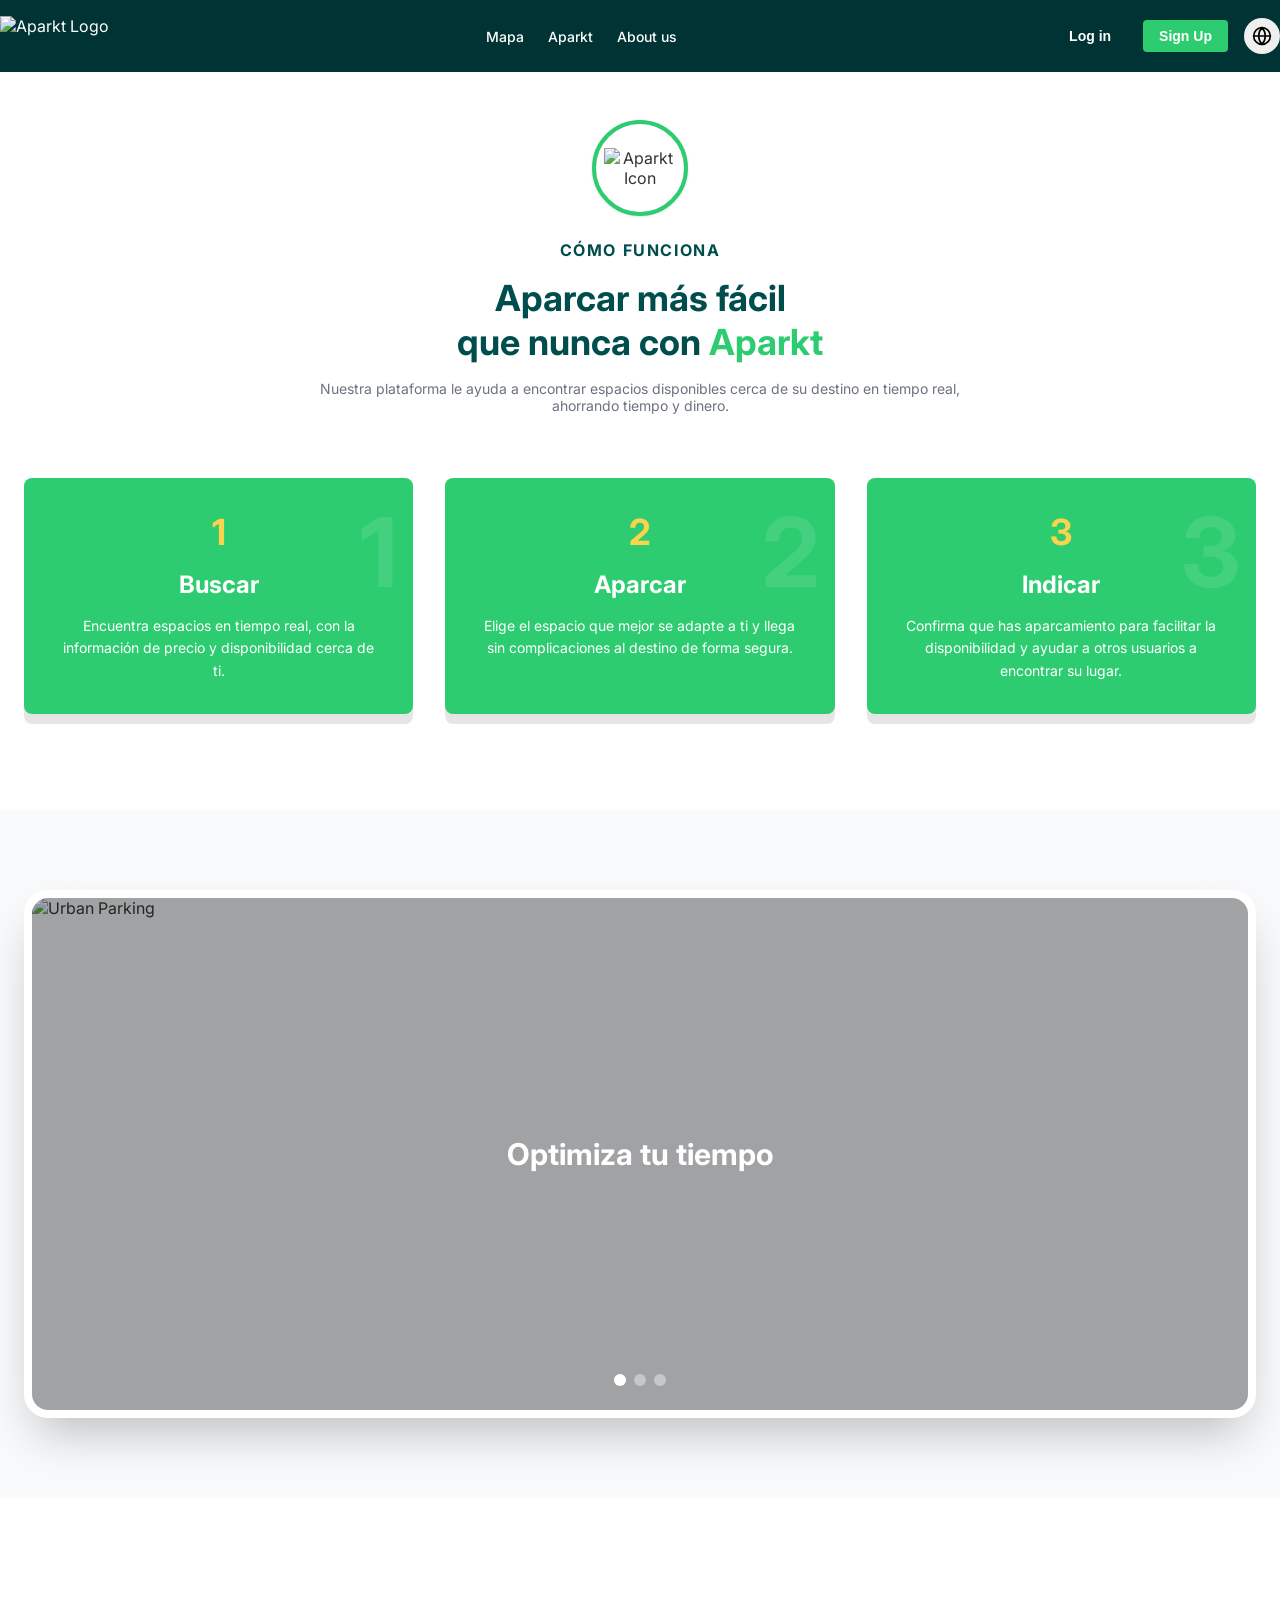
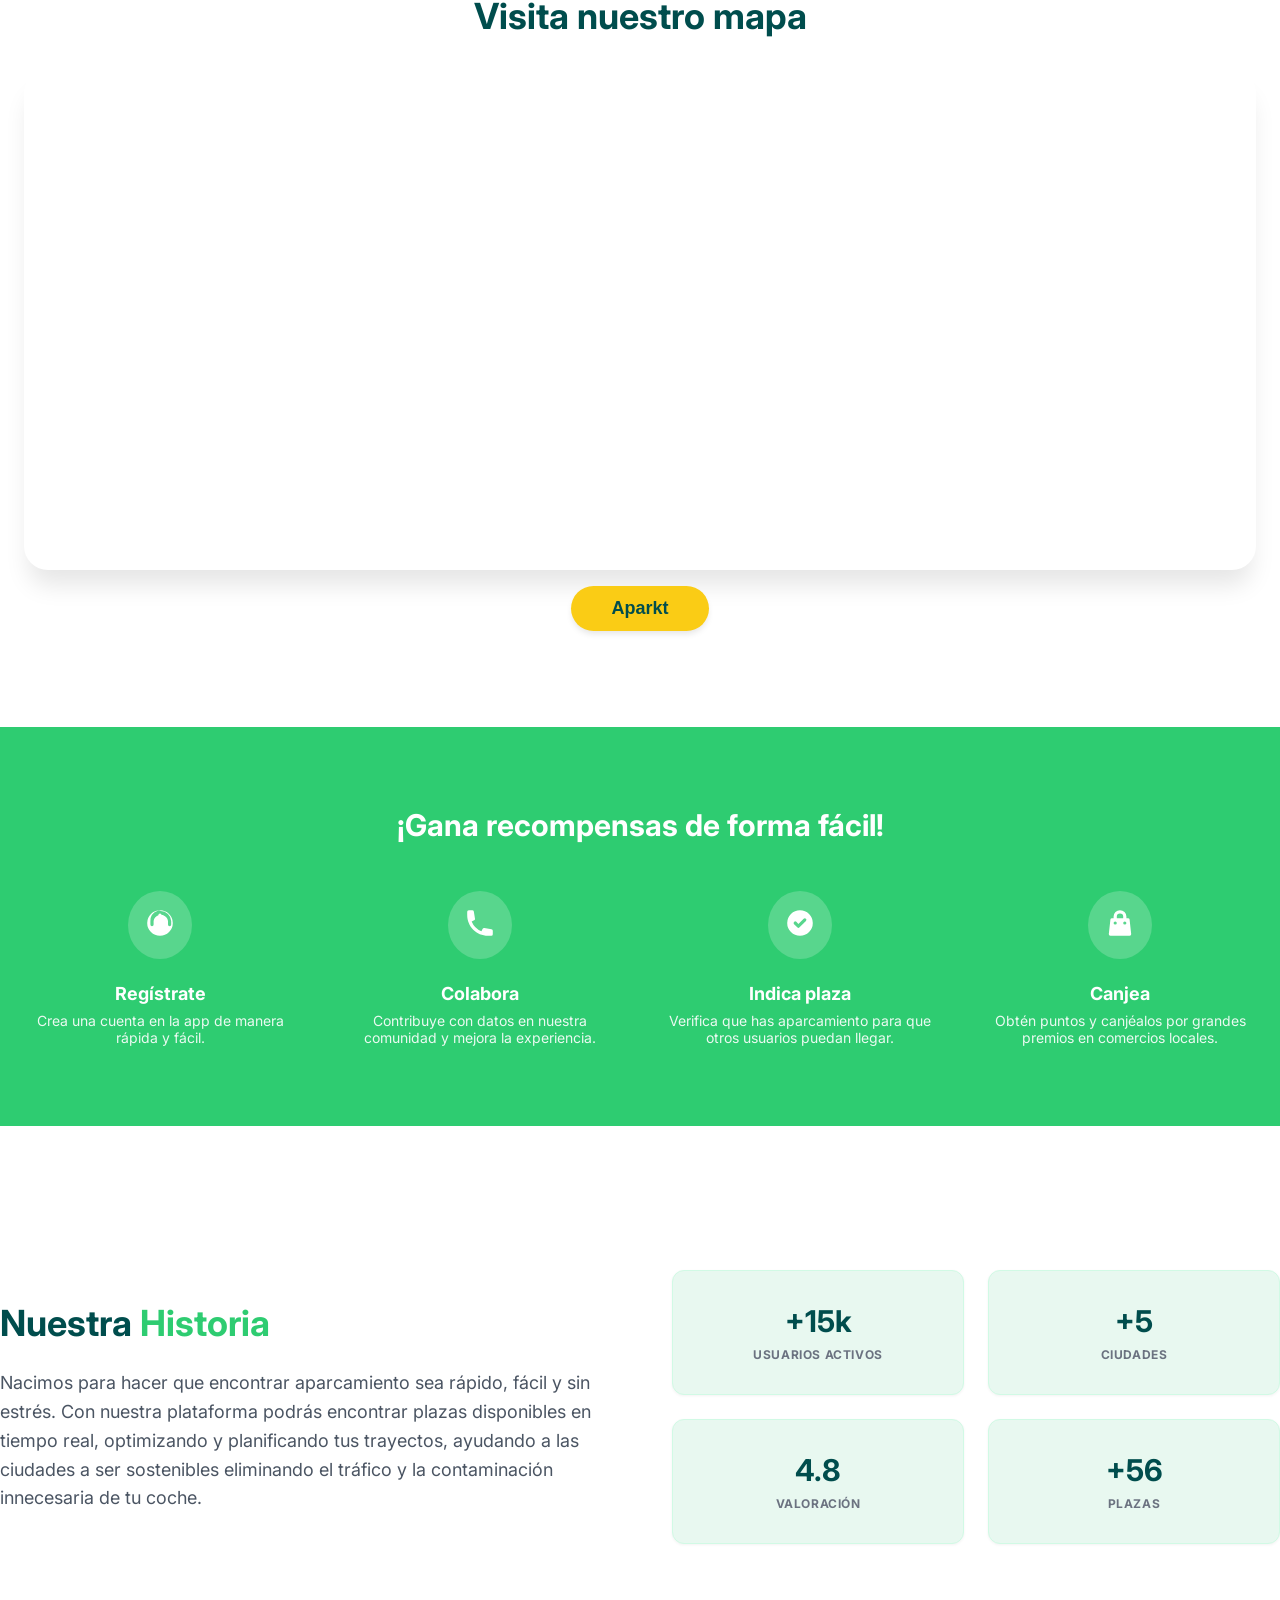
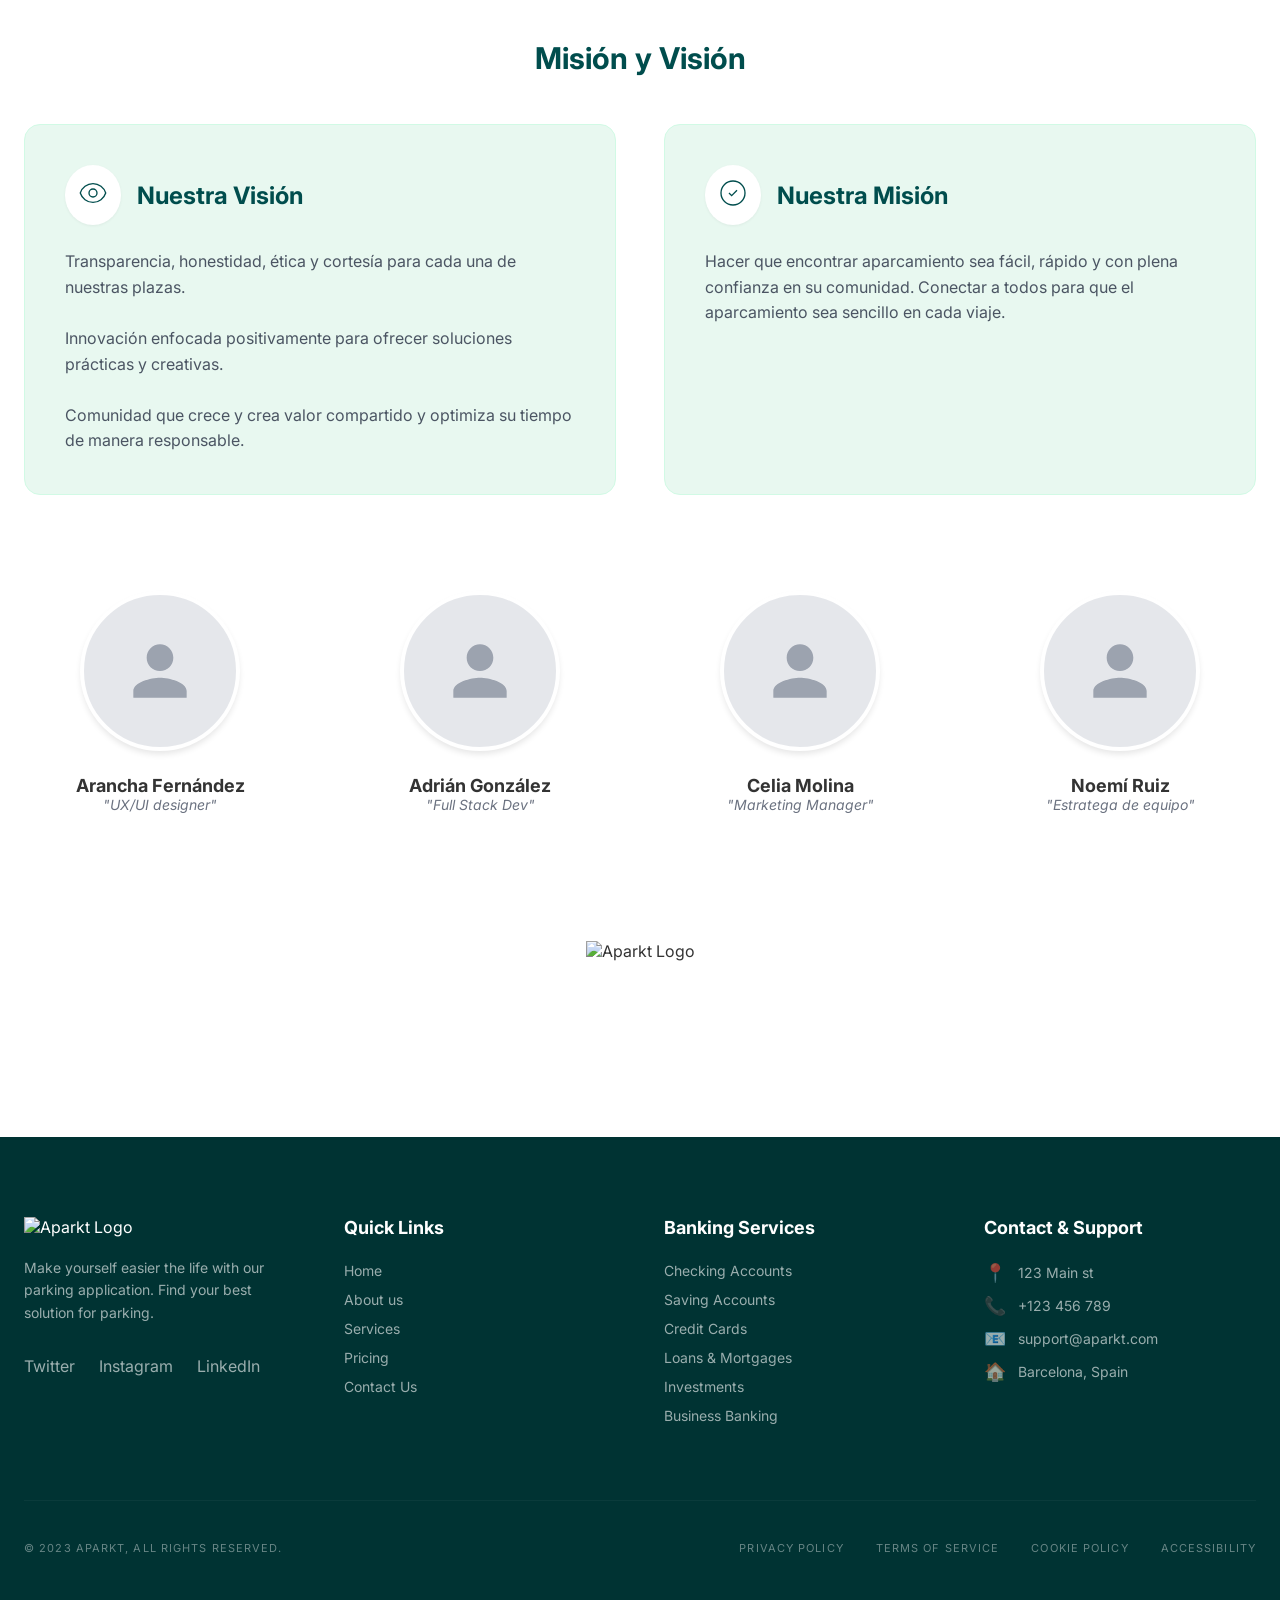
==== commit 06877db8: "aparkt design" ====
--- a/DESIGN-TEST/APARKT.html
+++ b/DESIGN-TEST/APARKT.html
@@ -1,429 +1,342 @@
 <!DOCTYPE html>
-
-<html lang="es"><head>
-<meta charset="utf-8"/>
-<meta content="width=device-width, initial-scale=1.0" name="viewport"/>
-<title>Aparkt - Aparcar más fácil que nunca</title>
-<!-- Tailwind CSS CDN with plugins -->
-<script src="https://cdn.tailwindcss.com?plugins=forms,container-queries"></script>
-<script>
-    tailwind.config = {
-      theme: {
-        extend: {
-          colors: {
-            'aparkt-teal': '#004d4d',
-            'aparkt-green': '#2ecc71',
-            'aparkt-light-green': '#e8f8f0',
-            'aparkt-header-bg': '#003333',
-          }
-        }
+<html lang="es">
+<head>
+  <meta charset="utf-8">
+  <meta content="width=device-width, initial-scale=1.0" name="viewport">
+  <title>Aparkt - Aparcar más fácil que nunca</title>
+  <link rel="stylesheet" href="styles.css">
+</head>
+<body>
+  <header class="nav">
+    <nav class="container nav-content">
+      <div class="nav-logo">
+        <img alt="Aparkt Logo" src="https://lh3.googleusercontent.com/aida/[base64]">
+      </div>
+      <div class="nav-links md:flex">
+        <a href="#">Mapa</a>
+        <a href="#">Aparkt</a>
+        <a href="#">About us</a>
+      </div>
+      <div class="nav-actions">
+        <button class="btn btn-outline">Log in</button>
+        <button class="btn btn-primary">Sign Up</button>
+        <button class="btn btn-icon">
+          <svg fill="none" stroke="currentColor" viewbox="0 0 24 24">
+            <circle cx="12" cy="12" r="10" stroke="currentColor" stroke-width="2"></circle>
+            <path d="M2 12h20M12 2a15.3 15.3 0 0 1 4 10 15.3 15.3 0 0 1-4 10 15.3 15.3 0 0 1-4-10 15.3 15.3 0 0 1 4-10z" stroke-linecap="round" stroke-linejoin="round" stroke-width="2"></path>
+          </svg>
+        </button>
+      </div>
+    </nav>
+  </header>
+
+  <main class="main">
+    <section class="container hero">
+      <div class="hero-logo">
+        <div class="hero-icon">
+          <img alt="Aparkt Icon" src="https://lh3.googleusercontent.com/aida/[base64]">
+        </div>
+      </div>
+      <p class="hero-label">Cómo funciona</p>
+      <h1 class="hero-title">
+        Aparcar más fácil <br> que nunca con <span>Aparkt</span>
+      </h1>
+      <p class="hero-description">
+        Nuestra plataforma le ayuda a encontrar espacios disponibles cerca de su destino en tiempo real, ahorrando tiempo y dinero.
+      </p>
+      <div class="step-cards">
+        <div class="step-card">
+          <div class="step-card-number-bg">1</div>
+          <div class="step-card-content">
+            <div class="step-card-number">1</div>
+            <h3 class="step-card-title">Buscar</h3>
+            <p class="step-card-text">Encuentra espacios en tiempo real, con la información de precio y disponibilidad cerca de ti.</p>
+          </div>
+        </div>
+        <div class="step-card">
+          <div class="step-card-number-bg">2</div>
+          <div class="step-card-content">
+            <div class="step-card-number">2</div>
+            <h3 class="step-card-title">Aparcar</h3>
+            <p class="step-card-text">Elige el espacio que mejor se adapte a ti y llega sin complicaciones al destino de forma segura.</p>
+          </div>
+        </div>
+        <div class="step-card">
+          <div class="step-card-number-bg">3</div>
+          <div class="step-card-content">
+            <div class="step-card-number">3</div>
+            <h3 class="step-card-title">Indicar</h3>
+            <p class="step-card-text">Confirma que has aparcamiento para facilitar la disponibilidad y ayudar a otros usuarios a encontrar su lugar.</p>
+          </div>
+        </div>
+      </div>
+    </section>
+
+    <section class="carousel-section">
+      <div class="container">
+        <div class="carousel-wrapper carousel-group">
+          <div class="carousel">
+            <div class="carousel-track" id="carouselTrack">
+              <div class="carousel-slide">
+                <img alt="Urban Parking" src="https://lh3.googleusercontent.com/aida-public/[base64]">
+                <div class="carousel-overlay">
+                  <h3>Optimiza tu tiempo</h3>
+                </div>
+              </div>
+              <div class="carousel-slide">
+                <img alt="Car in city" src="https://lh3.googleusercontent.com/aida-public/[base64]">
+                <div class="carousel-overlay">
+                  <h3>Aparca sin complicaciones</h3>
+                </div>
+              </div>
+              <div class="carousel-slide">
+                <img alt="Modern mobility" src="https://lh3.googleusercontent.com/aida-public/[base64]">
+                <div class="carousel-overlay">
+                  <h3>Únete a la comunidad Aparkt</h3>
+                </div>
+              </div>
+            </div>
+            <button class="carousel-btn carousel-prev" id="prevBtn">
+              <svg fill="none" stroke="currentColor" viewbox="0 0 24 24"><path d="M15 19l-7-7 7-7" stroke-linecap="round" stroke-linejoin="round" stroke-width="2"></path></svg>
+            </button>
+            <button class="carousel-btn carousel-next" id="nextBtn">
+              <svg fill="none" stroke="currentColor" viewbox="0 0 24 24"><path d="M9 5l7 7-7 7" stroke-linecap="round" stroke-linejoin="round" stroke-width="2"></path></svg>
+            </button>
+            <div class="carousel-dots">
+              <button class="carousel-dot active" id="dot0"></button>
+              <button class="carousel-dot" id="dot1"></button>
+              <button class="carousel-dot" id="dot2"></button>
+            </div>
+          </div>
+        </div>
+      </div>
+    </section>
+    <script>
+      let currentSlide = 0;
+      const track = document.getElementById('carouselTrack');
+      const dots = [document.getElementById('dot0'), document.getElementById('dot1'), document.getElementById('dot2')];
+      
+      function updateCarousel() {
+        track.style.transform = `translateX(-${currentSlide * 100}%)`;
+        dots.forEach((dot, index) => {
+          dot.classList.toggle('active', index === currentSlide);
+        });
       }
-    }
-  </script>
-<!-- Custom Styles for specific layout needs -->
-<style data-purpose="custom-typography">
-    @import url('https://fonts.googleapis.com/css2?family=Inter:wght@400;600;700&display=swap');
-    body {
-      font-family: 'Inter', sans-serif;
-    }
-  </style>
-<style data-purpose="layout-refinements">
-    .max-w-wide {
-      max-width: 1440px;
-    }
-    .shadow-card {
-      box-shadow: 0 10px 0px 0px rgba(0, 0, 0, 0.1);
-    }
-    /* Carousel styles */
-    .carousel-container {
-      position: relative;
-      overflow: hidden;
-    }
-    .carousel-track {
-      display: flex;
-      transition: transform 0.5s ease-in-out;
-    }
-    .carousel-slide {
-      min-width: 100%;
-    }
-  </style>
-</head>
-<body class="bg-white text-gray-800">
-<!-- BEGIN: Navigation -->
-<header class="bg-aparkt-header-bg text-white sticky top-0 z-50">
-<nav class="max-w-wide mx-auto px-6 py-4 flex justify-between items-center" data-purpose="main-nav">
-<div class="flex items-center space-x-8">
-<!-- Consistent Logo in Header -->
-<div class="flex items-center space-x-2">
-<img alt="Aparkt Logo" class="h-10 w-auto" src="https://lh3.googleusercontent.com/aida/[base64]"/>
-</div>
-<div class="hidden md:flex space-x-6 text-sm font-medium">
-<a class="hover:text-aparkt-green transition" href="#">Mapa</a>
-<a class="hover:text-aparkt-green transition" href="#">Aparkt</a>
-<a class="hover:text-aparkt-green transition" href="#">About us</a>
-</div>
-</div>
-<div class="flex items-center space-x-4">
-<button class="px-4 py-2 text-sm font-semibold rounded hover:bg-white/10 transition">Log in</button>
-<button class="px-4 py-2 bg-aparkt-green text-white text-sm font-semibold rounded hover:bg-green-600 transition">Sign Up</button>
-<button class="p-2 hover:bg-white/10 rounded-full">
-<svg class="h-5 w-5" fill="none" stroke="currentColor" viewbox="0 0 24 24" xmlns="http://www.w3.org/2000/svg">
-<circle cx="12" cy="12" r="10" stroke="currentColor" stroke-width="2"></circle>
-<path d="M2 12h20M12 2a15.3 15.3 0 0 1 4 10 15.3 15.3 0 0 1-4 10 15.3 15.3 0 0 1-4-10 15.3 15.3 0 0 1 4-10z" stroke-linecap="round" stroke-linejoin="round" stroke-width="2"></path>
-</svg>
-</button>
-</div>
-</nav>
-</header>
-<!-- END: Navigation -->
-<!-- BEGIN: Hero Section -->
-<main class="pt-12 pb-20">
-<section class="max-w-wide mx-auto px-6 text-center" data-purpose="hero-content">
-<div class="mb-6 flex justify-center">
-<!-- Center Hero Logo -->
-<div class="w-24 h-24 bg-white rounded-full border-4 border-aparkt-green flex items-center justify-center p-2 shadow-sm">
-<img alt="Aparkt Icon" class="w-full h-auto" src="https://lh3.googleusercontent.com/aida/[base64]"/>
-</div>
-</div>
-<p class="text-aparkt-teal font-bold uppercase tracking-widest mb-4">Cómo funciona</p>
-<h1 class="text-4xl md:text-5xl font-bold text-aparkt-teal mb-4">
-      Aparcar más fácil <br/> que nunca con <span class="text-aparkt-green">Aparkt</span>
-</h1>
-<p class="max-w-2xl mx-auto text-gray-500 text-sm mb-16">
-      Nuestra plataforma le ayuda a encontrar espacios disponibles cerca de su destino en tiempo real, ahorrando tiempo y dinero.
-    </p>
-<!-- Step Cards -->
-<div class="grid grid-cols-1 md:grid-cols-3 gap-8 mb-24">
-<!-- Card 1 -->
-<div class="bg-aparkt-green p-8 rounded-lg text-white shadow-card relative overflow-hidden" data-purpose="step-card">
-<div class="absolute top-4 right-4 text-6xl font-bold opacity-20">1</div>
-<div class="flex flex-col items-center">
-<div class="mb-4 text-4xl font-bold text-yellow-300">1</div>
-<h3 class="text-2xl font-bold mb-4">Buscar</h3>
-<p class="text-sm leading-relaxed">
-            Encuentra espacios en tiempo real, con la información de precio y disponibilidad cerca de ti.
+
+      document.getElementById('nextBtn').addEventListener('click', () => {
+        currentSlide = (currentSlide + 1) % 3;
+        updateCarousel();
+      });
+
+      document.getElementById('prevBtn').addEventListener('click', () => {
+        currentSlide = (currentSlide - 1 + 3) % 3;
+        updateCarousel();
+      });
+
+      setInterval(() => {
+        currentSlide = (currentSlide + 1) % 3;
+        updateCarousel();
+      }, 5000);
+    </script>
+
+    <section class="container map-section">
+      <div class="map-section-header">
+        <h2 class="map-section-title">Visita nuestro mapa</h2>
+      </div>
+      <div class="map-container">
+        <iframe allowfullscreen="" height="100%" loading="lazy" referrerpolicy="no-referrer-when-downgrade" src="https://www.google.com/maps/embed?pb=!1m14!1m12!1m3!1d11974.321703661559!2d2.168568!3d41.3873974!2m3!1f0!2f0!3f0!3m2!1i1024!2i768!4f13.1!5e1!3m2!1sen!2ses!4v1700000000000!5m2!1sen!2ses"></iframe>
+      </div>
+      <div class="map-section-footer">
+        <button class="btn btn-yellow">Aparkt</button>
+      </div>
+    </section>
+
+    <section class="rewards-section">
+      <div class="container">
+        <h2>¡Gana recompensas de forma fácil!</h2>
+        <div class="rewards-grid">
+          <div class="reward-item">
+            <div class="reward-icon">
+              <svg fill="currentColor" viewbox="0 0 20 20"><path d="M10 12a2 2 0 100-4 2 2 0 000 4z"></path><path clip-rule="evenodd" d="M10 18a8 8 0 100-16 8 8 0 000 16zm1-13a1 1 0 10-2 0v.092a4.535 4.535 0 00-3 3.626V11a1 1 0 11-2 0V8.718a6.533 6.533 0 014.29-6.173 1.5 1.5 0 012.14 0A6.533 6.533 0 0117 8.717V11a1 1 0 11-2 0V8.718a4.535 4.535 0 00-3-3.626V5z" fill-rule="evenodd"></path></svg>
+            </div>
+            <h4 class="reward-title">Regístrate</h4>
+            <p class="reward-text">Crea una cuenta en la app de manera rápida y fácil.</p>
+          </div>
+          <div class="reward-item">
+            <div class="reward-icon">
+              <svg fill="currentColor" viewbox="0 0 20 20"><path d="M2 3a1 1 0 011-1h2.153a1 1 0 01.986.836l.74 4.435a1 1 0 01-.54 1.06l-1.548.773a11.037 11.037 0 006.105 6.105l.774-1.548a1 1 0 011.059-.54l4.435.74a1 1 0 01.836.986V17a1 1 0 01-1 1h-2C7.82 18 2 12.18 2 5V3z"></path></svg>
+            </div>
+            <h4 class="reward-title">Colabora</h4>
+            <p class="reward-text">Contribuye con datos en nuestra comunidad y mejora la experiencia.</p>
+          </div>
+          <div class="reward-item">
+            <div class="reward-icon">
+              <svg fill="currentColor" viewbox="0 0 20 20"><path clip-rule="evenodd" d="M10 18a8 8 0 100-16 8 8 0 000 16zm3.707-9.293a1 1 0 00-1.414-1.414L9 10.586 7.707 9.293a1 1 0 00-1.414 1.414l2 2a1 1 0 001.414 0l4-4z" fill-rule="evenodd"></path></svg>
+            </div>
+            <h4 class="reward-title">Indica plaza</h4>
+            <p class="reward-text">Verifica que has aparcamiento para que otros usuarios puedan llegar.</p>
+          </div>
+          <div class="reward-item">
+            <div class="reward-icon">
+              <svg fill="currentColor" viewbox="0 0 20 20"><path clip-rule="evenodd" d="M10 2a4 4 0 00-4 4v1H5a1 1 0 00-.994.89l-1 9A1 1 0 004 18h12a1 1 0 00.994-1.11l-1-9A1 1 0 0015 7h-1V6a4 4 0 00-4-4zm2 5V6a2 2 0 10-4 0v1h4zm-6 3a1 1 0 112 0 1 1 0 01-2 0zm7-1a1 1 0 100 2 1 1 0 000-2z" fill-rule="evenodd"></path></svg>
+            </div>
+            <h4 class="reward-title">Canjea</h4>
+            <p class="reward-text">Obtén puntos y canjéalos por grandes premios en comercios locales.</p>
+          </div>
+        </div>
+      </div>
+    </section>
+
+    <section class="container history-section">
+      <div class="history-content">
+        <div class="history-text">
+          <h2 class="history-title">Nuestra <span>Historia</span></h2>
+          <p class="history-description">
+            Nacimos para hacer que encontrar aparcamiento sea rápido, fácil y sin estrés. Con nuestra plataforma podrás encontrar plazas disponibles en tiempo real, optimizando y planificando tus trayectos, ayudando a las ciudades a ser sostenibles eliminando el tráfico y la contaminación innecesaria de tu coche.
           </p>
-</div>
-</div>
-<!-- Card 2 -->
-<div class="bg-aparkt-green p-8 rounded-lg text-white shadow-card relative overflow-hidden" data-purpose="step-card">
-<div class="absolute top-4 right-4 text-6xl font-bold opacity-20">2</div>
-<div class="flex flex-col items-center">
-<div class="mb-4 text-4xl font-bold text-yellow-300">2</div>
-<h3 class="text-2xl font-bold mb-4">Aparcar</h3>
-<p class="text-sm leading-relaxed">
-            Elige el espacio que mejor se adapte a ti y llega sin complicaciones al destino de forma segura.
+        </div>
+        <div class="history-stats">
+          <div class="stat-card">
+            <div class="stat-number">+15k</div>
+            <div class="stat-label">Usuarios Activos</div>
+          </div>
+          <div class="stat-card">
+            <div class="stat-number">+5</div>
+            <div class="stat-label">Ciudades</div>
+          </div>
+          <div class="stat-card">
+            <div class="stat-number">4.8</div>
+            <div class="stat-label">Valoración</div>
+          </div>
+          <div class="stat-card">
+            <div class="stat-number">+56</div>
+            <div class="stat-label">Plazas</div>
+          </div>
+        </div>
+      </div>
+    </section>
+
+    <section class="container mission-section">
+      <h2>Misión y Visión</h2>
+      <div class="mission-grid">
+        <div class="mission-card">
+          <div class="mission-header">
+            <div class="mission-header-icon">
+              <svg fill="none" stroke="currentColor" viewbox="0 0 24 24"><path d="M15 12a3 3 0 11-6 0 3 3 0 016 0z"></path><path d="M2.458 12C3.732 7.943 7.523 5 12 5c4.478 0 8.268 2.943 9.542 7-1.274 4.057-5.064 7-9.542 7-4.477 0-8.268-2.943-9.542-7z"></path></svg>
+            </div>
+            <h3>Nuestra Visión</h3>
+          </div>
+          <p class="mission-text">
+            Transparencia, honestidad, ética y cortesía para cada una de nuestras plazas. <br><br> Innovación enfocada positivamente para ofrecer soluciones prácticas y creativas. <br><br> Comunidad que crece y crea valor compartido y optimiza su tiempo de manera responsable.
           </p>
-</div>
-</div>
-<!-- Card 3 -->
-<div class="bg-aparkt-green p-8 rounded-lg text-white shadow-card relative overflow-hidden" data-purpose="step-card">
-<div class="absolute top-4 right-4 text-6xl font-bold opacity-20">3</div>
-<div class="flex flex-col items-center">
-<div class="mb-4 text-4xl font-bold text-yellow-300">3</div>
-<h3 class="text-2xl font-bold mb-4">Indicar</h3>
-<p class="text-sm leading-relaxed">
-            Confirma que has aparcado para facilitar la disponibilidad y ayudar a otros usuarios a encontrar su lugar.
+        </div>
+        <div class="mission-card">
+          <div class="mission-header">
+            <div class="mission-header-icon">
+              <svg fill="none" stroke="currentColor" viewbox="0 0 24 24"><path d="M9 12l2 2 4-4m6 2a9 9 0 11-18 0 9 9 0 0118 0z"></path></svg>
+            </div>
+            <h3>Nuestra Misión</h3>
+          </div>
+          <p class="mission-text">
+            Hacer que encontrar aparcamiento sea fácil, rápido y con plena confianza en su comunidad. Conectar a todos para que el aparcamiento sea sencillo en cada viaje.
           </p>
-</div>
-</div>
-</div>
-</section>
-<!-- END: Hero Section -->
-<!-- BEGIN: Visual Showcase (Functional Carousel) -->
-<section class="bg-gray-50 py-20 mb-24 overflow-hidden">
-<div class="max-w-wide mx-auto px-6">
-<div class="relative group">
-<!-- Main Carousel Container -->
-<div class="carousel-container rounded-3xl shadow-2xl overflow-hidden border-8 border-white bg-gray-200 aspect-[21/9]">
-<div class="carousel-track h-full" id="carouselTrack">
-<!-- Slide 1 -->
-<div class="carousel-slide relative h-full">
-<img alt="Urban Parking" class="w-full h-full object-cover" src="https://lh3.googleusercontent.com/aida-public/[base64]"/>
-<div class="absolute inset-0 bg-black/30 flex items-center justify-center">
-<h3 class="text-white text-3xl font-bold">Optimiza tu tiempo</h3>
-</div>
-</div>
-<!-- Slide 2 -->
-<div class="carousel-slide relative h-full">
-<img alt="Car in city" class="w-full h-full object-cover" src="https://lh3.googleusercontent.com/aida-public/[base64]"/>
-<div class="absolute inset-0 bg-black/30 flex items-center justify-center">
-<h3 class="text-white text-3xl font-bold">Aparca sin complicaciones</h3>
-</div>
-</div>
-<!-- Slide 3 -->
-<div class="carousel-slide relative h-full">
-<img alt="Modern mobility" class="w-full h-full object-cover" src="https://lh3.googleusercontent.com/aida-public/[base64]"/>
-<div class="absolute inset-0 bg-black/30 flex items-center justify-center">
-<h3 class="text-white text-3xl font-bold">Únete a la comunidad Aparkt</h3>
-</div>
-</div>
-</div>
-<!-- Carousel Navigation -->
-<button class="absolute left-4 top-1/2 -translate-y-1/2 bg-white/80 p-3 rounded-full hover:bg-white transition opacity-0 group-hover:opacity-100" id="prevBtn">
-<svg class="w-6 h-6 text-aparkt-teal" fill="none" stroke="currentColor" viewbox="0 0 24 24"><path d="M15 19l-7-7 7-7" stroke-linecap="round" stroke-linejoin="round" stroke-width="2"></path></svg>
-</button>
-<button class="absolute right-4 top-1/2 -translate-y-1/2 bg-white/80 p-3 rounded-full hover:bg-white transition opacity-0 group-hover:opacity-100" id="nextBtn">
-<svg class="w-6 h-6 text-aparkt-teal" fill="none" stroke="currentColor" viewbox="0 0 24 24"><path d="M9 5l7 7-7 7" stroke-linecap="round" stroke-linejoin="round" stroke-width="2"></path></svg>
-</button>
-<!-- Indicators -->
-<div class="absolute bottom-6 left-1/2 -translate-x-1/2 flex space-x-2">
-<div class="w-3 h-3 rounded-full bg-white opacity-100 cursor-pointer" id="dot0"></div>
-<div class="w-3 h-3 rounded-full bg-white opacity-40 cursor-pointer" id="dot1"></div>
-<div class="w-3 h-3 rounded-full bg-white opacity-40 cursor-pointer" id="dot2"></div>
-</div>
-</div>
-</div>
-</div>
-</section>
-<script>
-    let currentSlide = 0;
-    const track = document.getElementById('carouselTrack');
-    const dots = [document.getElementById('dot0'), document.getElementById('dot1'), document.getElementById('dot2')];
-    
-    function updateCarousel() {
-      track.style.transform = `translateX(-${currentSlide * 100}%)`;
-      dots.forEach((dot, index) => {
-        dot.style.opacity = index === currentSlide ? '1' : '0.4';
-      });
-    }
-
-    document.getElementById('nextBtn').addEventListener('click', () => {
-      currentSlide = (currentSlide + 1) % 3;
-      updateCarousel();
-    });
-
-    document.getElementById('prevBtn').addEventListener('click', () => {
-      currentSlide = (currentSlide - 1 + 3) % 3;
-      updateCarousel();
-    });
-
-    // Auto-advance
-    setInterval(() => {
-      currentSlide = (currentSlide + 1) % 3;
-      updateCarousel();
-    }, 5000);
-  </script>
-<!-- END: Visual Showcase -->
-<!-- BEGIN: Map Callout -->
-<section class="max-w-wide mx-auto px-6 mb-24">
-<div class="flex flex-col items-center gap-8">
-<div class="w-full text-center">
-<h2 class="text-4xl font-bold text-aparkt-teal mb-2">Visita nuestro mapa</h2>
-</div>
-<div class="w-full h-[500px] rounded-3xl overflow-hidden shadow-xl">
-<iframe allowfullscreen="" height="100%" loading="lazy" referrerpolicy="no-referrer-when-downgrade" src="https://www.google.com/maps/embed?pb=!1m14!1m12!1m3!1d11974.321703661559!2d2.168568!3d41.3873974!2m3!1f0!2f0!3f0!3m2!1i1024!2i768!4f13.1!5e1!3m2!1sen!2ses!4v1700000000000!5m2!1sen!2ses" style="border:0;" width="100%"></iframe>
-</div>
-<div class="w-full text-center mt-4">
-<button class="bg-yellow-400 hover:bg-yellow-500 text-aparkt-teal px-10 py-3 rounded-full font-bold text-lg shadow-md transition">Aparkt</button>
-</div>
-</div>
-</section>
-<!-- END: Map Callout -->
-<!-- BEGIN: Rewards Section -->
-<section class="bg-aparkt-green py-20 mb-24">
-<div class="max-w-wide mx-auto px-6 text-white text-center">
-<h2 class="text-3xl font-bold mb-12">¡Gana recompensas de forma fácil!</h2>
-<div class="grid grid-cols-1 sm:grid-cols-2 md:grid-cols-4 gap-12">
-<div class="flex flex-col items-center">
-<div class="mb-6 bg-white/20 p-4 rounded-full">
-<svg class="w-8 h-8" fill="currentColor" viewbox="0 0 20 20"><path d="M10 12a2 2 0 100-4 2 2 0 000 4z"></path><path clip-rule="evenodd" d="M10 18a8 8 0 100-16 8 8 0 000 16zm1-13a1 1 0 10-2 0v.092a4.535 4.535 0 00-3 3.626V11a1 1 0 11-2 0V8.718a6.533 6.533 0 014.29-6.173 1.5 1.5 0 012.14 0A6.533 6.533 0 0117 8.717V11a1 1 0 11-2 0V8.718a4.535 4.535 0 00-3-3.626V5z" fill-rule="evenodd"></path></svg>
-</div>
-<h4 class="font-bold text-lg mb-2">Regístrate</h4>
-<p class="text-sm opacity-90">Crea una cuenta en la app de manera rápida y fácil.</p>
-</div>
-<div class="flex flex-col items-center">
-<div class="mb-6 bg-white/20 p-4 rounded-full">
-<svg class="w-8 h-8" fill="currentColor" viewbox="0 0 20 20"><path d="M2 3a1 1 0 011-1h2.153a1 1 0 01.986.836l.74 4.435a1 1 0 01-.54 1.06l-1.548.773a11.037 11.037 0 006.105 6.105l.774-1.548a1 1 0 011.059-.54l4.435.74a1 1 0 01.836.986V17a1 1 0 01-1 1h-2C7.82 18 2 12.18 2 5V3z"></path></svg>
-</div>
-<h4 class="font-bold text-lg mb-2">Colabora</h4>
-<p class="text-sm opacity-90">Contribuye con datos en nuestra comunidad y mejora la experiencia.</p>
-</div>
-<div class="flex flex-col items-center">
-<div class="mb-6 bg-white/20 p-4 rounded-full">
-<svg class="w-8 h-8" fill="currentColor" viewbox="0 0 20 20"><path clip-rule="evenodd" d="M10 18a8 8 0 100-16 8 8 0 000 16zm3.707-9.293a1 1 0 00-1.414-1.414L9 10.586 7.707 9.293a1 1 0 00-1.414 1.414l2 2a1 1 0 001.414 0l4-4z" fill-rule="evenodd"></path></svg>
-</div>
-<h4 class="font-bold text-lg mb-2">Indica plaza</h4>
-<p class="text-sm opacity-90">Verifica que has aparcado para que otros usuarios puedan llegar.</p>
-</div>
-<div class="flex flex-col items-center">
-<div class="mb-6 bg-white/20 p-4 rounded-full">
-<svg class="w-8 h-8" fill="currentColor" viewbox="0 0 20 20"><path clip-rule="evenodd" d="M10 2a4 4 0 00-4 4v1H5a1 1 0 00-.994.89l-1 9A1 1 0 004 18h12a1 1 0 00.994-1.11l-1-9A1 1 0 0015 7h-1V6a4 4 0 00-4-4zm2 5V6a2 2 0 10-4 0v1h4zm-6 3a1 1 0 112 0 1 1 0 01-2 0zm7-1a1 1 0 100 2 1 1 0 000-2z" fill-rule="evenodd"></path></svg>
-</div>
-<h4 class="font-bold text-lg mb-2">Canjea</h4>
-<p class="text-sm opacity-90">Obtén puntos y canjéalos por grandes premios en comercios locales.</p>
-</div>
-</div>
-</div>
-</section>
-<!-- END: Rewards Section -->
-<!-- BEGIN: History & Stats -->
-<section class="max-w-wide mx-auto px-6 mb-24 py-12">
-<div class="flex flex-col md:flex-row items-center gap-16">
-<div class="w-full md:w-1/2">
-<h2 class="text-4xl font-bold text-aparkt-teal mb-6">Nuestra <span class="text-aparkt-green">Historia</span></h2>
-<p class="text-gray-600 leading-relaxed text-lg">
-          Nacimos para hacer que encontrar aparcamiento sea rápido, fácil y sin estrés. Con nuestra plataforma podrás encontrar plazas disponibles en tiempo real, optimizando y planificando tus trayectos, ayudando a las ciudades a ser sostenibles eliminando el tráfico y la contaminación innecesaria de tu coche.
-        </p>
-</div>
-<div class="w-full md:w-1/2 grid grid-cols-2 gap-6">
-<div class="bg-aparkt-light-green p-8 rounded-xl text-center border border-green-100 shadow-sm">
-<div class="text-3xl font-bold text-aparkt-teal">+15k</div>
-<div class="text-xs text-gray-500 font-bold uppercase tracking-wider mt-2">Usuarios Activos</div>
-</div>
-<div class="bg-aparkt-light-green p-8 rounded-xl text-center border border-green-100 shadow-sm">
-<div class="text-3xl font-bold text-aparkt-teal">+5</div>
-<div class="text-xs text-gray-500 font-bold uppercase tracking-wider mt-2">Ciudades</div>
-</div>
-<div class="bg-aparkt-light-green p-8 rounded-xl text-center border border-green-100 shadow-sm">
-<div class="text-3xl font-bold text-aparkt-teal">4.8</div>
-<div class="text-xs text-gray-500 font-bold uppercase tracking-wider mt-2">Valoración</div>
-</div>
-<div class="bg-aparkt-light-green p-8 rounded-xl text-center border border-green-100 shadow-sm">
-<div class="text-3xl font-bold text-aparkt-teal">+56</div>
-<div class="text-xs text-gray-500 font-bold uppercase tracking-wider mt-2">Plazas</div>
-</div>
-</div>
-</div>
-</section>
-<!-- END: History & Stats -->
-<!-- BEGIN: Mission & Vision -->
-<section class="max-w-wide mx-auto px-6 mb-24">
-<h2 class="text-3xl font-bold text-center text-aparkt-teal mb-12">Misión y Visión</h2>
-<div class="grid grid-cols-1 md:grid-cols-2 gap-12">
-<!-- Vision -->
-<div class="bg-aparkt-light-green p-10 rounded-2xl border border-green-100" data-purpose="vision-box">
-<div class="flex items-center space-x-4 mb-6">
-<div class="p-3 bg-white rounded-full text-aparkt-teal shadow-sm">
-<svg class="w-8 h-8" fill="none" stroke="currentColor" viewbox="0 0 24 24"><path d="M15 12a3 3 0 11-6 0 3 3 0 016 0z"></path><path d="M2.458 12C3.732 7.943 7.523 5 12 5c4.478 0 8.268 2.943 9.542 7-1.274 4.057-5.064 7-9.542 7-4.477 0-8.268-2.943-9.542-7z"></path></svg>
-</div>
-<h3 class="text-2xl font-bold text-aparkt-teal">Nuestra Visión</h3>
-</div>
-<p class="text-base text-gray-700 leading-relaxed">
-          Transparencia, honestidad, ética y cortesía para cada una de nuestras plazas. <br/><br/> Innovación enfocada positivamente para ofrecer soluciones prácticas y creativas. <br/><br/> Comunidad que crece y crea valor compartido y optimiza su tiempo de manera responsable.
-        </p>
-</div>
-<!-- Mission -->
-<div class="bg-aparkt-light-green p-10 rounded-2xl border border-green-100" data-purpose="mission-box">
-<div class="flex items-center space-x-4 mb-6">
-<div class="p-3 bg-white rounded-full text-aparkt-teal shadow-sm">
-<svg class="w-8 h-8" fill="none" stroke="currentColor" viewbox="0 0 24 24"><path d="M9 12l2 2 4-4m6 2a9 9 0 11-18 0 9 9 0 0118 0z"></path></svg>
-</div>
-<h3 class="text-2xl font-bold text-aparkt-teal">Nuestra Misión</h3>
-</div>
-<p class="text-base text-gray-700 leading-relaxed">
-          Hacer que encontrar aparcamiento sea fácil, rápido y con plena confianza en su comunidad. Conectar a todos para que el aparcamiento sea sencillo en cada viaje.
-        </p>
-</div>
-</div>
-</section>
-<!-- END: Mission & Vision -->
-<!-- BEGIN: Team Section -->
-<section class="max-w-wide mx-auto px-6 mb-32">
-<div class="grid grid-cols-2 md:grid-cols-4 gap-12">
-<!-- Member 1 -->
-<div class="flex flex-col items-center text-center">
-<div class="w-40 h-40 bg-gray-200 rounded-full mb-6 flex items-center justify-center overflow-hidden border-4 border-white shadow-md">
-<svg class="w-20 h-20 text-gray-400" fill="currentColor" viewbox="0 0 24 24"><path d="M12 12c2.21 0 4-1.79 4-4s-1.79-4-4-4-4 1.79-4 4 1.79 4 4 4zm0 2c-2.67 0-8 1.34-8 4v2h16v-2c0-2.66-5.33-4-8-4z"></path></svg>
-</div>
-<h4 class="font-bold text-lg">Arancha Fernández</h4>
-<p class="text-sm text-gray-500 italic">"UX/UI designer"</p>
-</div>
-<!-- Member 2 -->
-<div class="flex flex-col items-center text-center">
-<div class="w-40 h-40 bg-gray-200 rounded-full mb-6 flex items-center justify-center overflow-hidden border-4 border-white shadow-md">
-<svg class="w-20 h-20 text-gray-400" fill="currentColor" viewbox="0 0 24 24"><path d="M12 12c2.21 0 4-1.79 4-4s-1.79-4-4-4-4 1.79-4 4 1.79 4 4 4zm0 2c-2.67 0-8 1.34-8 4v2h16v-2c0-2.66-5.33-4-8-4z"></path></svg>
-</div>
-<h4 class="font-bold text-lg">Adrián González</h4>
-<p class="text-sm text-gray-500 italic">"Full Stack Dev"</p>
-</div>
-<!-- Member 3 -->
-<div class="flex flex-col items-center text-center">
-<div class="w-40 h-40 bg-gray-200 rounded-full mb-6 flex items-center justify-center overflow-hidden border-4 border-white shadow-md">
-<svg class="w-20 h-20 text-gray-400" fill="currentColor" viewbox="0 0 24 24"><path d="M12 12c2.21 0 4-1.79 4-4s-1.79-4-4-4-4 1.79-4 4 1.79 4 4 4zm0 2c-2.67 0-8 1.34-8 4v2h16v-2c0-2.66-5.33-4-8-4z"></path></svg>
-</div>
-<h4 class="font-bold text-lg">Celia Molina</h4>
-<p class="text-sm text-gray-500 italic">"Marketing Manager"</p>
-</div>
-<!-- Member 4 -->
-<div class="flex flex-col items-center text-center">
-<div class="w-40 h-40 bg-gray-200 rounded-full mb-6 flex items-center justify-center overflow-hidden border-4 border-white shadow-md">
-<svg class="w-20 h-20 text-gray-400" fill="currentColor" viewbox="0 0 24 24"><path d="M12 12c2.21 0 4-1.79 4-4s-1.79-4-4-4-4 1.79-4 4 1.79 4 4 4zm0 2c-2.67 0-8 1.34-8 4v2h16v-2c0-2.66-5.33-4-8-4z"></path></svg>
-</div>
-<h4 class="font-bold text-lg">Noemí Ruiz</h4>
-<p class="text-sm text-gray-500 italic">"Estratega de equipo"</p>
-</div>
-</div>
-</section>
-<!-- END: Team Section -->
-<!-- BEGIN: Final Logo -->
-<section class="max-w-wide mx-auto px-6 text-center mb-24">
-<div class="flex flex-col items-center">
-<!-- Consistent Logo before Footer -->
-<img alt="Aparkt Logo" class="h-24 w-auto mb-4" src="https://lh3.googleusercontent.com/aida/[base64]"/>
-</div>
-</section>
-<!-- END: Final Logo -->
-</main>
-<!-- BEGIN: Footer -->
-<footer class="bg-aparkt-header-bg text-white py-20">
-<div class="max-w-wide mx-auto px-6">
-<div class="grid grid-cols-1 md:grid-cols-4 gap-12 mb-16">
-<div data-purpose="footer-column">
-<!-- Consistent Logo in Footer -->
-<div class="flex items-center space-x-2 mb-6">
-<img alt="Aparkt Logo" class="h-8 w-auto" src="https://lh3.googleusercontent.com/aida/[base64]"/>
-</div>
-<p class="text-sm opacity-60 leading-relaxed mb-8">
-          Make yourself easier the life with our parking application. Find your best solution for parking.
-        </p>
-<div class="flex space-x-6 opacity-60">
-<a class="hover:opacity-100 transition" href="#">Twitter</a>
-<a class="hover:opacity-100 transition" href="#">Instagram</a>
-<a class="hover:opacity-100 transition" href="#">LinkedIn</a>
-</div>
-</div>
-<div data-purpose="footer-column">
-<h5 class="font-bold text-lg mb-6">Quick Links</h5>
-<ul class="text-sm space-y-3 opacity-60">
-<li><a class="hover:opacity-100 transition" href="#">Home</a></li>
-<li><a class="hover:opacity-100 transition" href="#">About us</a></li>
-<li><a class="hover:opacity-100 transition" href="#">Services</a></li>
-<li><a class="hover:opacity-100 transition" href="#">Pricing</a></li>
-<li><a class="hover:opacity-100 transition" href="#">Contact Us</a></li>
-</ul>
-</div>
-<div data-purpose="footer-column">
-<h5 class="font-bold text-lg mb-6">Banking Services</h5>
-<ul class="text-sm space-y-3 opacity-60">
-<li><a class="hover:opacity-100 transition" href="#">Checking Accounts</a></li>
-<li><a class="hover:opacity-100 transition" href="#">Saving Accounts</a></li>
-<li><a class="hover:opacity-100 transition" href="#">Credit Cards</a></li>
-<li><a class="hover:opacity-100 transition" href="#">Loans &amp; Mortgages</a></li>
-<li><a class="hover:opacity-100 transition" href="#">Investments</a></li>
-<li><a class="hover:opacity-100 transition" href="#">Business Banking</a></li>
-</ul>
-</div>
-<div data-purpose="footer-column">
-<h5 class="font-bold text-lg mb-6">Contact &amp; Support</h5>
-<ul class="text-sm space-y-3 opacity-60">
-<li class="flex items-center"><span class="mr-3 text-lg">📍</span> 123 Main st</li>
-<li class="flex items-center"><span class="mr-3 text-lg">📞</span> +123 456 789</li>
-<li class="flex items-center"><span class="mr-3 text-lg">📧</span> support@aparkt.com</li>
-<li class="flex items-center"><span class="mr-3 text-lg">🏠</span> Barcelona, Spain</li>
-</ul>
-</div>
-</div>
-<div class="border-t border-white/10 pt-10 flex flex-col md:flex-row justify-between items-center text-[11px] opacity-40 uppercase tracking-widest">
-<p>© 2023 Aparkt, all rights reserved.</p>
-<div class="flex space-x-8 mt-6 md:mt-0">
-<a class="hover:opacity-100 transition" href="#">Privacy Policy</a>
-<a class="hover:opacity-100 transition" href="#">Terms of Service</a>
-<a class="hover:opacity-100 transition" href="#">Cookie Policy</a>
-<a class="hover:opacity-100 transition" href="#">Accessibility</a>
-</div>
-</div>
-</div>
-</footer>
-<!-- END: Footer -->
-</body></html>+        </div>
+      </div>
+    </section>
+
+    <section class="container team-section">
+      <div class="team-grid">
+        <div class="team-member">
+          <div class="team-avatar">
+            <svg fill="currentColor" viewbox="0 0 24 24"><path d="M12 12c2.21 0 4-1.79 4-4s-1.79-4-4-4-4 1.79-4 4 1.79 4 4 4zm0 2c-2.67 0-8 1.34-8 4v2h16v-2c0-2.66-5.33-4-8-4z"></path></svg>
+          </div>
+          <h4 class="team-name">Arancha Fernández</h4>
+          <p class="team-role">"UX/UI designer"</p>
+        </div>
+        <div class="team-member">
+          <div class="team-avatar">
+            <svg fill="currentColor" viewbox="0 0 24 24"><path d="M12 12c2.21 0 4-1.79 4-4s-1.79-4-4-4-4 1.79-4 4 1.79 4 4 4zm0 2c-2.67 0-8 1.34-8 4v2h16v-2c0-2.66-5.33-4-8-4z"></path></svg>
+          </div>
+          <h4 class="team-name">Adrián González</h4>
+          <p class="team-role">"Full Stack Dev"</p>
+        </div>
+        <div class="team-member">
+          <div class="team-avatar">
+            <svg fill="currentColor" viewbox="0 0 24 24"><path d="M12 12c2.21 0 4-1.79 4-4s-1.79-4-4-4-4 1.79-4 4 1.79 4 4 4zm0 2c-2.67 0-8 1.34-8 4v2h16v-2c0-2.66-5.33-4-8-4z"></path></svg>
+          </div>
+          <h4 class="team-name">Celia Molina</h4>
+          <p class="team-role">"Marketing Manager"</p>
+        </div>
+        <div class="team-member">
+          <div class="team-avatar">
+            <svg fill="currentColor" viewbox="0 0 24 24"><path d="M12 12c2.21 0 4-1.79 4-4s-1.79-4-4-4-4 1.79-4 4 1.79 4 4 4zm0 2c-2.67 0-8 1.34-8 4v2h16v-2c0-2.66-5.33-4-8-4z"></path></svg>
+          </div>
+          <h4 class="team-name">Noemí Ruiz</h4>
+          <p class="team-role">"Estratega de equipo"</p>
+        </div>
+      </div>
+    </section>
+
+    <section class="container final-logo-section">
+      <img alt="Aparkt Logo" src="https://lh3.googleusercontent.com/aida/[base64]">
+    </section>
+  </main>
+
+  <footer class="footer">
+    <div class="container">
+      <div class="footer-grid">
+        <div class="footer-column">
+          <div class="nav-logo">
+            <img alt="Aparkt Logo" src="https://lh3.googleusercontent.com/aida/[base64]">
+          </div>
+          <p>Make yourself easier the life with our parking application. Find your best solution for parking.</p>
+          <div class="footer-social">
+            <a href="#">Twitter</a>
+            <a href="#">Instagram</a>
+            <a href="#">LinkedIn</a>
+          </div>
+        </div>
+        <div class="footer-column">
+          <h5>Quick Links</h5>
+          <ul class="footer-links">
+            <li><a href="#">Home</a></li>
+            <li><a href="#">About us</a></li>
+            <li><a href="#">Services</a></li>
+            <li><a href="#">Pricing</a></li>
+            <li><a href="#">Contact Us</a></li>
+          </ul>
+        </div>
+        <div class="footer-column">
+          <h5>Banking Services</h5>
+          <ul class="footer-links">
+            <li><a href="#">Checking Accounts</a></li>
+            <li><a href="#">Saving Accounts</a></li>
+            <li><a href="#">Credit Cards</a></li>
+            <li><a href="#">Loans &amp; Mortgages</a></li>
+            <li><a href="#">Investments</a></li>
+            <li><a href="#">Business Banking</a></li>
+          </ul>
+        </div>
+        <div class="footer-column">
+          <h5>Contact &amp; Support</h5>
+          <ul class="footer-contact">
+            <li><span>📍</span> 123 Main st</li>
+            <li><span>📞</span> +123 456 789</li>
+            <li><span>📧</span> support@aparkt.com</li>
+            <li><span>🏠</span> Barcelona, Spain</li>
+          </ul>
+        </div>
+      </div>
+      <div class="footer-bottom">
+        <p>© 2023 Aparkt, all rights reserved.</p>
+        <div class="footer-bottom-links">
+          <a href="#">Privacy Policy</a>
+          <a href="#">Terms of Service</a>
+          <a href="#">Cookie Policy</a>
+          <a href="#">Accessibility</a>
+        </div>
+      </div>
+    </div>
+  </footer>
+</body>
+</html>
--- a/DESIGN-TEST/styles.css
+++ b/DESIGN-TEST/styles.css
@@ -0,0 +1,820 @@
+@import url('https://fonts.googleapis.com/css2?family=Inter:wght@400;600;700&display=swap');
+
+:root {
+  --color-teal: #004d4d;
+  --color-green: #2ecc71;
+  --color-light-green: #e8f8f0;
+  --color-header-bg: #003333;
+  --color-yellow: #facc15;
+}
+
+* {
+  margin: 0;
+  padding: 0;
+  box-sizing: border-box;
+}
+
+body {
+  font-family: 'Inter', sans-serif;
+  background-color: #fff;
+  color: #333;
+}
+
+/* Layout */
+.container {
+  max-width: 1440px;
+  margin: 0 auto;
+  padding: 0 1.5rem;
+}
+
+/* Navigation */
+.nav {
+  background-color: var(--color-header-bg);
+  color: #fff;
+  position: sticky;
+  top: 0;
+  z-index: 50;
+}
+
+.nav-content {
+  display: flex;
+  justify-content: space-between;
+  align-items: center;
+  padding: 1rem 0;
+}
+
+.nav-logo {
+  display: flex;
+  align-items: center;
+  gap: 0.5rem;
+}
+
+.nav-logo img {
+  height: 2.5rem;
+  width: auto;
+}
+
+.nav-links {
+  display: flex;
+  gap: 1.5rem;
+}
+
+.nav-links a {
+  color: #fff;
+  text-decoration: none;
+  font-size: 0.875rem;
+  font-weight: 500;
+  transition: color 0.2s;
+}
+
+.nav-links a:hover {
+  color: var(--color-green);
+}
+
+.nav-actions {
+  display: flex;
+  align-items: center;
+  gap: 1rem;
+}
+
+.btn {
+  padding: 0.5rem 1rem;
+  font-size: 0.875rem;
+  font-weight: 600;
+  border-radius: 0.25rem;
+  cursor: pointer;
+  transition: all 0.2s;
+  border: none;
+}
+
+.btn-outline {
+  background: transparent;
+  color: #fff;
+}
+
+.btn-outline:hover {
+  background: rgba(255,255,255,0.1);
+}
+
+.btn-primary {
+  background-color: var(--color-green);
+  color: #fff;
+}
+
+.btn-primary:hover {
+  background-color: #27ae60;
+}
+
+.btn-icon {
+  padding: 0.5rem;
+  border-radius: 50%;
+  display: flex;
+  align-items: center;
+  justify-content: center;
+}
+
+.btn-icon:hover {
+  background: rgba(255,255,255,0.1);
+}
+
+.btn-icon svg {
+  width: 1.25rem;
+  height: 1.25rem;
+}
+
+.btn-yellow {
+  background-color: var(--color-yellow);
+  color: var(--color-teal);
+  padding: 0.75rem 2.5rem;
+  border-radius: 9999px;
+  font-weight: 700;
+  font-size: 1.125rem;
+  box-shadow: 0 4px 6px -1px rgba(0,0,0,0.1);
+}
+
+.btn-yellow:hover {
+  background-color: #eab308;
+}
+
+/* Main content */
+.main {
+  padding-top: 3rem;
+  padding-bottom: 5rem;
+}
+
+/* Hero */
+.hero {
+  text-align: center;
+}
+
+.hero-logo {
+  display: flex;
+  justify-content: center;
+  margin-bottom: 1.5rem;
+}
+
+.hero-icon {
+  width: 6rem;
+  height: 6rem;
+  background: #fff;
+  border-radius: 50%;
+  border: 4px solid var(--color-green);
+  display: flex;
+  align-items: center;
+  justify-content: center;
+  padding: 0.5rem;
+  box-shadow: 0 1px 3px rgba(0,0,0,0.1);
+}
+
+.hero-icon img {
+  width: 100%;
+  height: auto;
+}
+
+.hero-label {
+  color: var(--color-teal);
+  font-weight: 700;
+  text-transform: uppercase;
+  letter-spacing: 0.1em;
+  margin-bottom: 1rem;
+}
+
+.hero-title {
+  font-size: 2.25rem;
+  font-weight: 700;
+  color: var(--color-teal);
+  margin-bottom: 1rem;
+}
+
+.hero-title span {
+  color: var(--color-green);
+}
+
+.hero-description {
+  max-width: 42rem;
+  margin: 0 auto;
+  color: #6b7280;
+  font-size: 0.875rem;
+  margin-bottom: 4rem;
+}
+
+/* Step cards */
+.step-cards {
+  display: grid;
+  grid-template-columns: 1fr;
+  gap: 2rem;
+  margin-bottom: 6rem;
+}
+
+@media (min-width: 768px) {
+  .step-cards {
+    grid-template-columns: repeat(3, 1fr);
+  }
+}
+
+.step-card {
+  background-color: var(--color-green);
+  color: #fff;
+  padding: 2rem;
+  border-radius: 0.5rem;
+  position: relative;
+  overflow: hidden;
+  box-shadow: 0 10px 0 0 rgba(0,0,0,0.1);
+}
+
+.step-card-number-bg {
+  position: absolute;
+  top: 1rem;
+  right: 1rem;
+  font-size: 6rem;
+  font-weight: 700;
+  opacity: 0.1;
+}
+
+.step-card-content {
+  display: flex;
+  flex-direction: column;
+  align-items: center;
+}
+
+.step-card-number {
+  font-size: 2.25rem;
+  font-weight: 700;
+  color: #fcd34d;
+  margin-bottom: 1rem;
+}
+
+.step-card-title {
+  font-size: 1.5rem;
+  font-weight: 700;
+  margin-bottom: 1rem;
+}
+
+.step-card-text {
+  font-size: 0.875rem;
+  line-height: 1.6;
+}
+
+/* Carousel */
+.carousel-section {
+  background: #f9fafb;
+  padding: 5rem 0;
+  margin-bottom: 6rem;
+  overflow: hidden;
+}
+
+.carousel-wrapper {
+  position: relative;
+}
+
+.carousel {
+  position: relative;
+  overflow: hidden;
+  border-radius: 1.5rem;
+  box-shadow: 0 25px 50px -12px rgba(0,0,0,0.25);
+  border: 8px solid #fff;
+  background: #e5e7eb;
+  aspect-ratio: 21/9;
+}
+
+.carousel-track {
+  display: flex;
+  transition: transform 0.5s ease-in-out;
+  height: 100%;
+}
+
+.carousel-slide {
+  min-width: 100%;
+  height: 100%;
+  position: relative;
+}
+
+.carousel-slide img {
+  width: 100%;
+  height: 100%;
+  object-fit: cover;
+}
+
+.carousel-overlay {
+  position: absolute;
+  inset: 0;
+  background: rgba(0,0,0,0.3);
+  display: flex;
+  align-items: center;
+  justify-content: center;
+}
+
+.carousel-overlay h3 {
+  color: #fff;
+  font-size: 1.875rem;
+  font-weight: 700;
+}
+
+.carousel-btn {
+  position: absolute;
+  top: 50%;
+  transform: translateY(-50%);
+  background: rgba(255,255,255,0.8);
+  padding: 0.75rem;
+  border-radius: 50%;
+  border: none;
+  cursor: pointer;
+  transition: all 0.2s;
+  opacity: 0;
+}
+
+.carousel-group:hover .carousel-btn {
+  opacity: 1;
+}
+
+.carousel-btn:hover {
+  background: #fff;
+}
+
+.carousel-btn svg {
+  width: 1.5rem;
+  height: 1.5rem;
+  color: var(--color-teal);
+}
+
+.carousel-prev {
+  left: 1rem;
+}
+
+.carousel-next {
+  right: 1rem;
+}
+
+.carousel-dots {
+  position: absolute;
+  bottom: 1.5rem;
+  left: 50%;
+  transform: translateX(-50%);
+  display: flex;
+  gap: 0.5rem;
+}
+
+.carousel-dot {
+  width: 0.75rem;
+  height: 0.75rem;
+  border-radius: 50%;
+  background: #fff;
+  cursor: pointer;
+  border: none;
+  transition: opacity 0.2s;
+}
+
+.carousel-dot.active {
+  opacity: 1;
+}
+
+.carousel-dot:not(.active) {
+  opacity: 0.4;
+}
+
+/* Map section */
+.map-section {
+  margin-bottom: 6rem;
+}
+
+.map-section-header {
+  text-align: center;
+  margin-bottom: 2rem;
+}
+
+.map-section-title {
+  font-size: 2.25rem;
+  font-weight: 700;
+  color: var(--color-teal);
+}
+
+.map-container {
+  width: 100%;
+  height: 31.25rem;
+  border-radius: 1.5rem;
+  overflow: hidden;
+  box-shadow: 0 20px 25px -5px rgba(0,0,0,0.1);
+}
+
+.map-container iframe {
+  width: 100%;
+  height: 100%;
+  border: none;
+}
+
+.map-section-footer {
+  width: 100%;
+  text-align: center;
+  margin-top: 1rem;
+}
+
+/* Rewards section */
+.rewards-section {
+  background-color: var(--color-green);
+  padding: 5rem 0;
+  margin-bottom: 6rem;
+  color: #fff;
+  text-align: center;
+}
+
+.rewards-section h2 {
+  font-size: 1.875rem;
+  font-weight: 700;
+  margin-bottom: 3rem;
+}
+
+.rewards-grid {
+  display: grid;
+  grid-template-columns: 1fr;
+  gap: 3rem;
+}
+
+@media (min-width: 640px) {
+  .rewards-grid {
+    grid-template-columns: repeat(2, 1fr);
+  }
+}
+
+@media (min-width: 768px) {
+  .rewards-grid {
+    grid-template-columns: repeat(4, 1fr);
+  }
+}
+
+.reward-item {
+  display: flex;
+  flex-direction: column;
+  align-items: center;
+}
+
+.reward-icon {
+  background: rgba(255,255,255,0.2);
+  padding: 1rem;
+  border-radius: 50%;
+  margin-bottom: 1.5rem;
+}
+
+.reward-icon svg {
+  width: 2rem;
+  height: 2rem;
+}
+
+.reward-title {
+  font-weight: 700;
+  font-size: 1.125rem;
+  margin-bottom: 0.5rem;
+}
+
+.reward-text {
+  font-size: 0.875rem;
+  opacity: 0.9;
+}
+
+/* History section */
+.history-section {
+  padding: 3rem 0 6rem;
+}
+
+.history-content {
+  display: flex;
+  flex-direction: column;
+  gap: 4rem;
+}
+
+@media (min-width: 768px) {
+  .history-content {
+    flex-direction: row;
+    align-items: center;
+  }
+}
+
+.history-text {
+  width: 100%;
+}
+
+@media (min-width: 768px) {
+  .history-text {
+    width: 50%;
+  }
+}
+
+.history-title {
+  font-size: 2.25rem;
+  font-weight: 700;
+  color: var(--color-teal);
+  margin-bottom: 1.5rem;
+}
+
+.history-title span {
+  color: var(--color-green);
+}
+
+.history-description {
+  color: #4b5563;
+  line-height: 1.6;
+  font-size: 1.125rem;
+}
+
+.history-stats {
+  width: 100%;
+  display: grid;
+  grid-template-columns: repeat(2, 1fr);
+  gap: 1.5rem;
+}
+
+@media (min-width: 768px) {
+  .history-stats {
+    width: 50%;
+  }
+}
+
+.stat-card {
+  background: var(--color-light-green);
+  padding: 2rem;
+  border-radius: 0.75rem;
+  text-align: center;
+  border: 1px solid #d1fae5;
+  box-shadow: 0 1px 3px rgba(0,0,0,0.05);
+}
+
+.stat-number {
+  font-size: 1.875rem;
+  font-weight: 700;
+  color: var(--color-teal);
+}
+
+.stat-label {
+  font-size: 0.75rem;
+  color: #6b7280;
+  font-weight: 700;
+  text-transform: uppercase;
+  letter-spacing: 0.05em;
+  margin-top: 0.5rem;
+}
+
+/* Mission & Vision */
+.mission-section {
+  margin-bottom: 6rem;
+}
+
+.mission-section h2 {
+  font-size: 1.875rem;
+  font-weight: 700;
+  text-align: center;
+  color: var(--color-teal);
+  margin-bottom: 3rem;
+}
+
+.mission-grid {
+  display: grid;
+  grid-template-columns: 1fr;
+  gap: 3rem;
+}
+
+@media (min-width: 768px) {
+  .mission-grid {
+    grid-template-columns: repeat(2, 1fr);
+  }
+}
+
+.mission-card {
+  background: var(--color-light-green);
+  padding: 2.5rem;
+  border-radius: 1rem;
+  border: 1px solid #d1fae5;
+}
+
+.mission-header {
+  display: flex;
+  align-items: center;
+  gap: 1rem;
+  margin-bottom: 1.5rem;
+}
+
+.mission-header-icon {
+  background: #fff;
+  padding: 0.75rem;
+  border-radius: 50%;
+  color: var(--color-teal);
+  box-shadow: 0 1px 3px rgba(0,0,0,0.05);
+}
+
+.mission-header-icon svg {
+  width: 2rem;
+  height: 2rem;
+}
+
+.mission-header h3 {
+  font-size: 1.5rem;
+  font-weight: 700;
+  color: var(--color-teal);
+}
+
+.mission-text {
+  color: #4b5563;
+  line-height: 1.6;
+}
+
+/* Team section */
+.team-section {
+  margin-bottom: 8rem;
+}
+
+.team-grid {
+  display: grid;
+  grid-template-columns: repeat(2, 1fr);
+  gap: 3rem;
+}
+
+@media (min-width: 768px) {
+  .team-grid {
+    grid-template-columns: repeat(4, 1fr);
+  }
+}
+
+.team-member {
+  display: flex;
+  flex-direction: column;
+  align-items: center;
+  text-align: center;
+}
+
+.team-avatar {
+  width: 10rem;
+  height: 10rem;
+  background: #e5e7eb;
+  border-radius: 50%;
+  margin-bottom: 1.5rem;
+  display: flex;
+  align-items: center;
+  justify-content: center;
+  overflow: hidden;
+  border: 4px solid #fff;
+  box-shadow: 0 4px 6px -1px rgba(0,0,0,0.1);
+}
+
+.team-avatar svg {
+  width: 5rem;
+  height: 5rem;
+  color: #9ca3af;
+}
+
+.team-name {
+  font-weight: 700;
+  font-size: 1.125rem;
+}
+
+.team-role {
+  font-size: 0.875rem;
+  color: #6b7280;
+  font-style: italic;
+}
+
+/* Final logo */
+.final-logo-section {
+  text-align: center;
+  margin-bottom: 6rem;
+}
+
+.final-logo-section img {
+  height: 6rem;
+  width: auto;
+}
+
+/* Footer */
+.footer {
+  background-color: var(--color-header-bg);
+  color: #fff;
+  padding: 5rem 0;
+}
+
+.footer-grid {
+  display: grid;
+  grid-template-columns: 1fr;
+  gap: 3rem;
+  margin-bottom: 4rem;
+}
+
+@media (min-width: 768px) {
+  .footer-grid {
+    grid-template-columns: repeat(4, 1fr);
+  }
+}
+
+.footer-column h5 {
+  font-weight: 700;
+  font-size: 1.125rem;
+  margin-bottom: 1.5rem;
+}
+
+.footer-column p {
+  font-size: 0.875rem;
+  line-height: 1.6;
+  opacity: 0.6;
+  margin-bottom: 2rem;
+}
+
+.footer-links {
+  list-style: none;
+  font-size: 0.875rem;
+  opacity: 0.6;
+}
+
+.footer-links li {
+  margin-bottom: 0.75rem;
+}
+
+.footer-links a {
+  color: #fff;
+  text-decoration: none;
+  transition: opacity 0.2s;
+}
+
+.footer-links a:hover {
+  opacity: 1;
+}
+
+.footer-contact {
+  list-style: none;
+  font-size: 0.875rem;
+  opacity: 0.6;
+}
+
+.footer-contact li {
+  display: flex;
+  align-items: center;
+  margin-bottom: 0.75rem;
+}
+
+.footer-contact span {
+  margin-right: 0.75rem;
+  font-size: 1.125rem;
+}
+
+.footer-social {
+  display: flex;
+  gap: 1.5rem;
+  opacity: 0.6;
+}
+
+.footer-social a {
+  color: #fff;
+  text-decoration: none;
+  transition: opacity 0.2s;
+}
+
+.footer-social a:hover {
+  opacity: 1;
+}
+
+.footer-bottom {
+  border-top: 1px solid rgba(255,255,255,0.1);
+  padding-top: 2.5rem;
+  display: flex;
+  flex-direction: column;
+  align-items: center;
+  font-size: 0.6875rem;
+  text-transform: uppercase;
+  letter-spacing: 0.1em;
+  opacity: 0.4;
+}
+
+@media (min-width: 768px) {
+  .footer-bottom {
+    flex-direction: row;
+    justify-content: space-between;
+  }
+}
+
+.footer-bottom-links {
+  display: flex;
+  gap: 2rem;
+  margin-top: 1.5rem;
+}
+
+@media (min-width: 768px) {
+  .footer-bottom-links {
+    margin-top: 0;
+  }
+}
+
+.footer-bottom-links a {
+  color: #fff;
+  text-decoration: none;
+  transition: opacity 0.2s;
+}
+
+.footer-bottom-links a:hover {
+  opacity: 1;
+}
+
+/* Utilities */
+.hidden {
+  display: none;
+}
+
+@media (min-width: 768px) {
+  .md\:flex {
+    display: flex;
+  }
+}
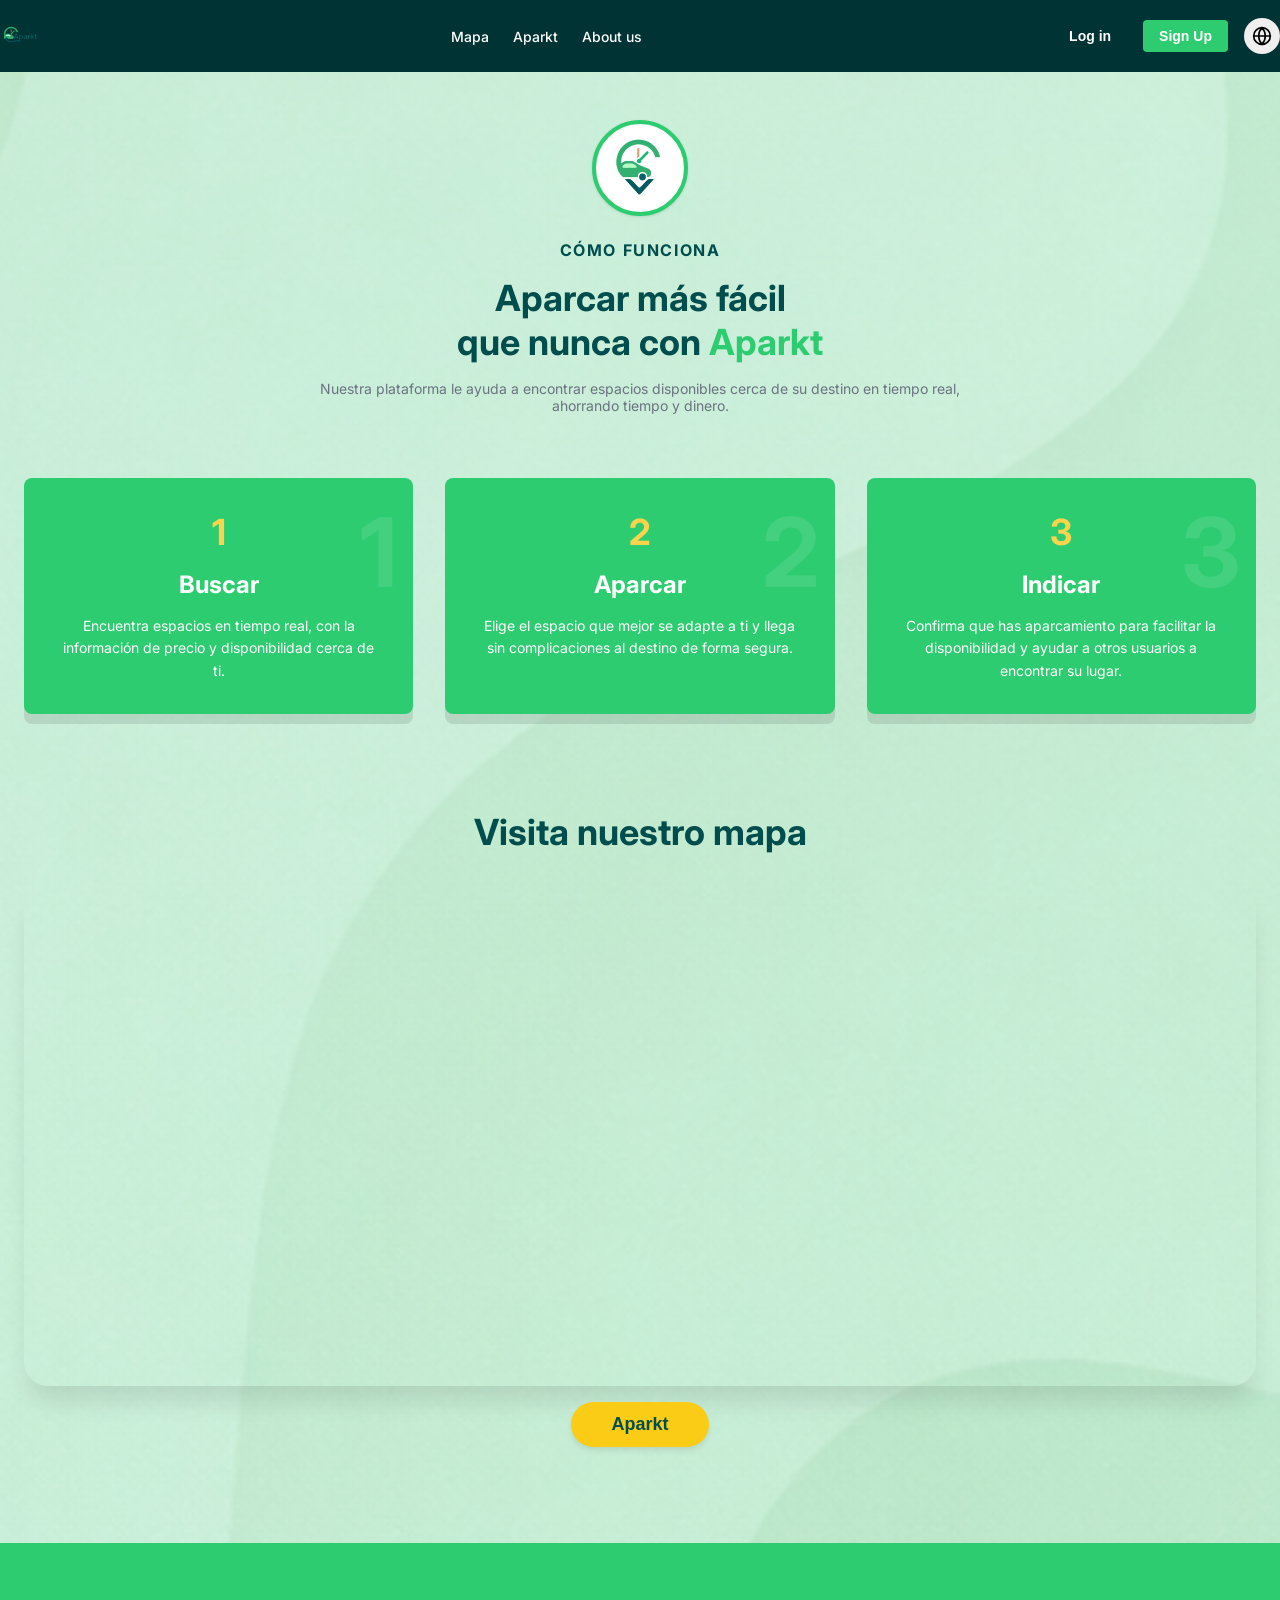
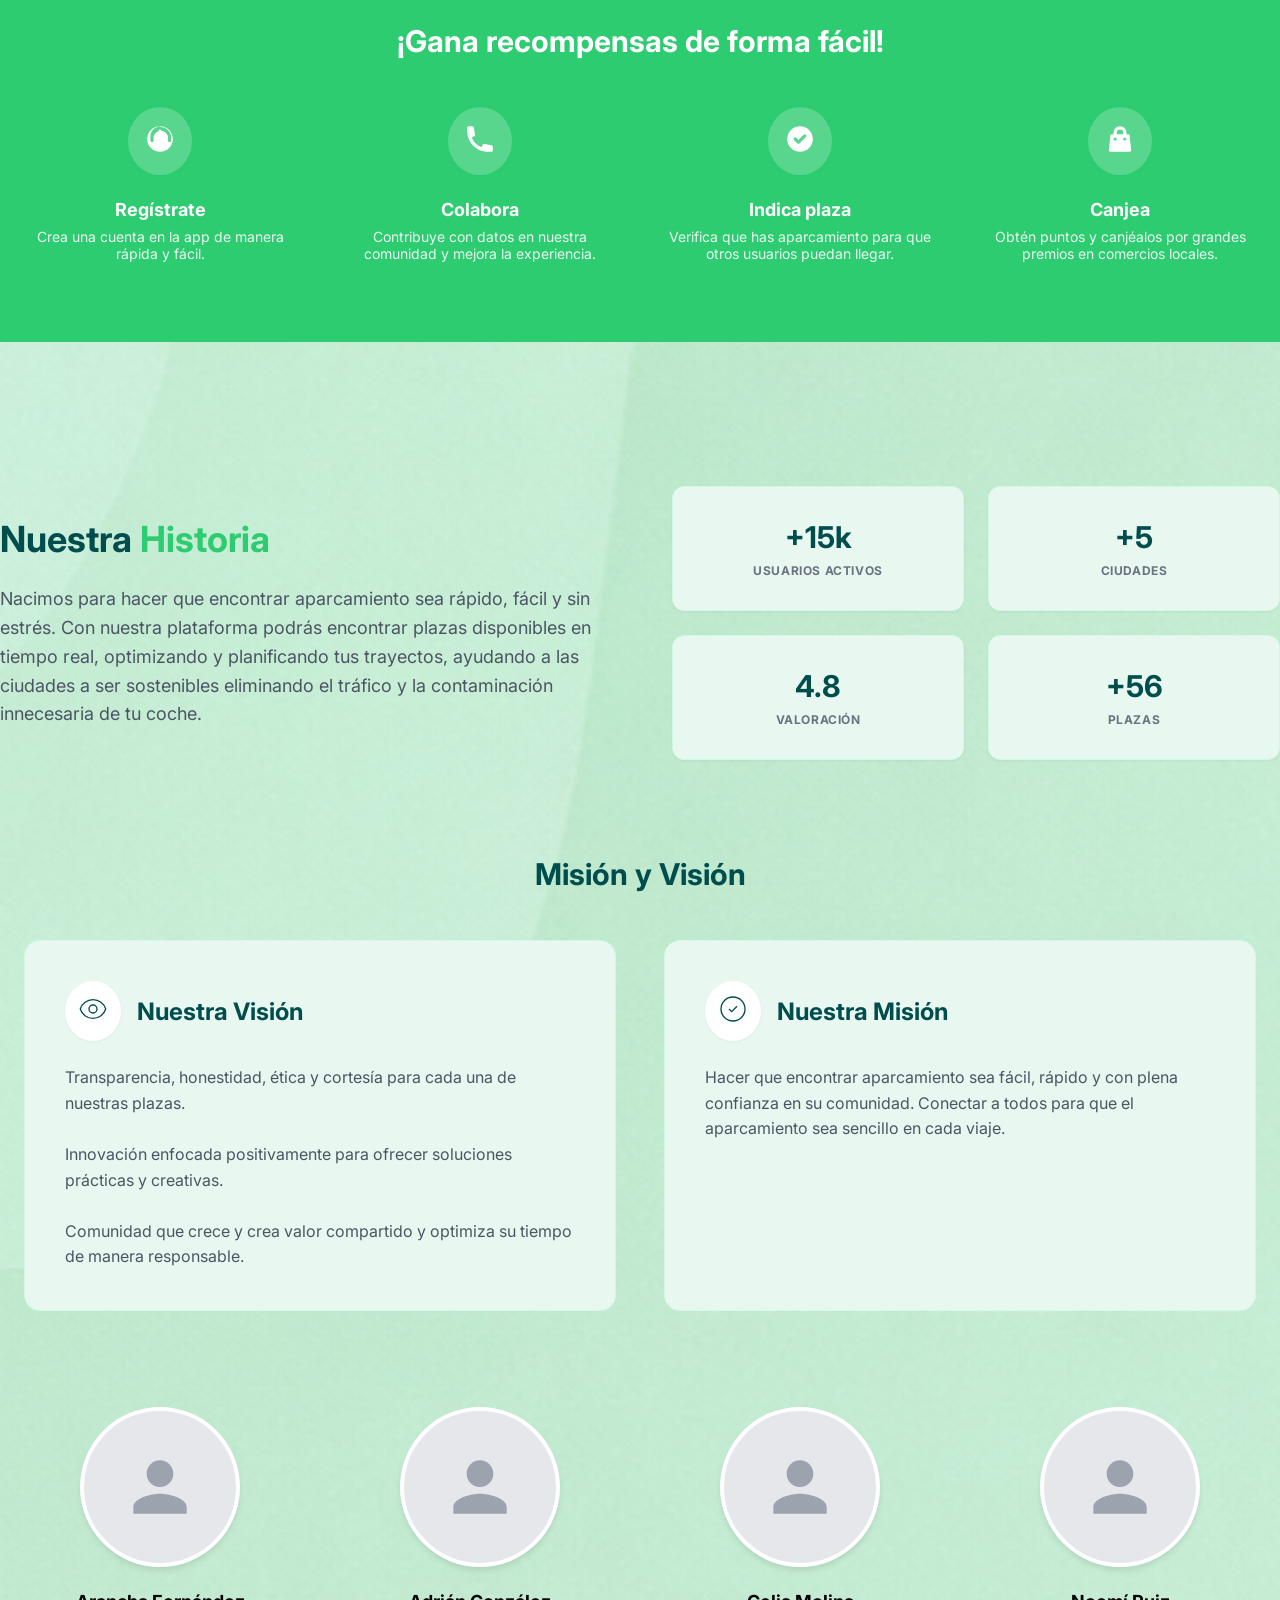
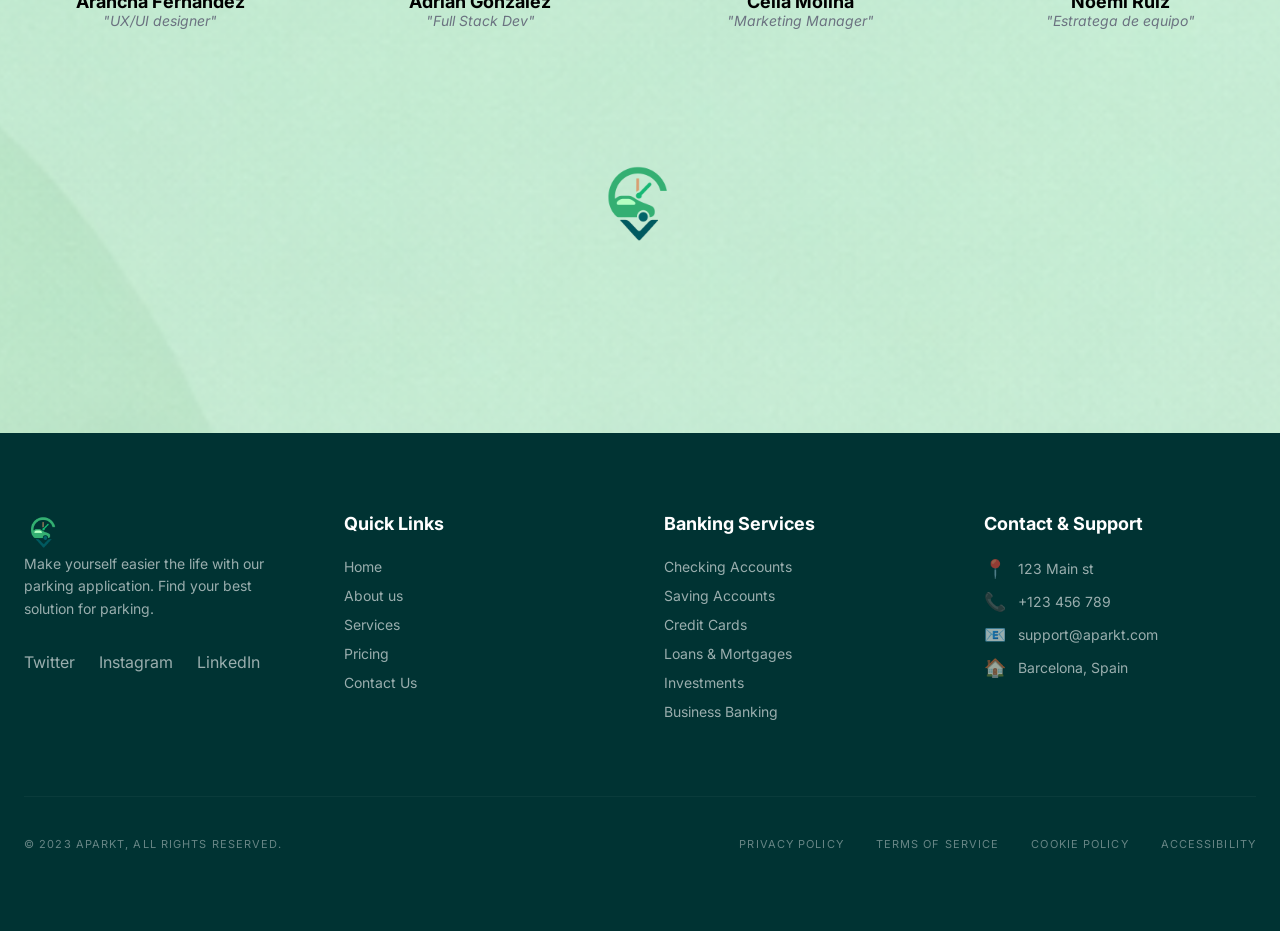
==== commit 208d9901: "UPDATE DESIGN APARKT" ====
--- a/DESIGN-TEST/APARKT.html
+++ b/DESIGN-TEST/APARKT.html
@@ -10,7 +10,7 @@
   <header class="nav">
     <nav class="container nav-content">
       <div class="nav-logo">
-        <img alt="Aparkt Logo" src="https://lh3.googleusercontent.com/aida/[base64]">
+        <img alt="Aparkt Logo" src="\app\views\assets\isotipoAparkt.png">
       </div>
       <div class="nav-links md:flex">
         <a href="#">Mapa</a>
@@ -34,7 +34,7 @@
     <section class="container hero">
       <div class="hero-logo">
         <div class="hero-icon">
-          <img alt="Aparkt Icon" src="https://lh3.googleusercontent.com/aida/[base64]">
+          <img alt="Aparkt Icon" src="\app\views\assets\imagotipoAparkt.png">
         </div>
       </div>
       <p class="hero-label">Cómo funciona</p>
@@ -72,72 +72,7 @@
       </div>
     </section>
 
-    <section class="carousel-section">
-      <div class="container">
-        <div class="carousel-wrapper carousel-group">
-          <div class="carousel">
-            <div class="carousel-track" id="carouselTrack">
-              <div class="carousel-slide">
-                <img alt="Urban Parking" src="https://lh3.googleusercontent.com/aida-public/[base64]">
-                <div class="carousel-overlay">
-                  <h3>Optimiza tu tiempo</h3>
-                </div>
-              </div>
-              <div class="carousel-slide">
-                <img alt="Car in city" src="https://lh3.googleusercontent.com/aida-public/[base64]">
-                <div class="carousel-overlay">
-                  <h3>Aparca sin complicaciones</h3>
-                </div>
-              </div>
-              <div class="carousel-slide">
-                <img alt="Modern mobility" src="https://lh3.googleusercontent.com/aida-public/[base64]">
-                <div class="carousel-overlay">
-                  <h3>Únete a la comunidad Aparkt</h3>
-                </div>
-              </div>
-            </div>
-            <button class="carousel-btn carousel-prev" id="prevBtn">
-              <svg fill="none" stroke="currentColor" viewbox="0 0 24 24"><path d="M15 19l-7-7 7-7" stroke-linecap="round" stroke-linejoin="round" stroke-width="2"></path></svg>
-            </button>
-            <button class="carousel-btn carousel-next" id="nextBtn">
-              <svg fill="none" stroke="currentColor" viewbox="0 0 24 24"><path d="M9 5l7 7-7 7" stroke-linecap="round" stroke-linejoin="round" stroke-width="2"></path></svg>
-            </button>
-            <div class="carousel-dots">
-              <button class="carousel-dot active" id="dot0"></button>
-              <button class="carousel-dot" id="dot1"></button>
-              <button class="carousel-dot" id="dot2"></button>
-            </div>
-          </div>
-        </div>
-      </div>
-    </section>
-    <script>
-      let currentSlide = 0;
-      const track = document.getElementById('carouselTrack');
-      const dots = [document.getElementById('dot0'), document.getElementById('dot1'), document.getElementById('dot2')];
-      
-      function updateCarousel() {
-        track.style.transform = `translateX(-${currentSlide * 100}%)`;
-        dots.forEach((dot, index) => {
-          dot.classList.toggle('active', index === currentSlide);
-        });
-      }
-
-      document.getElementById('nextBtn').addEventListener('click', () => {
-        currentSlide = (currentSlide + 1) % 3;
-        updateCarousel();
-      });
-
-      document.getElementById('prevBtn').addEventListener('click', () => {
-        currentSlide = (currentSlide - 1 + 3) % 3;
-        updateCarousel();
-      });
-
-      setInterval(() => {
-        currentSlide = (currentSlide + 1) % 3;
-        updateCarousel();
-      }, 5000);
-    </script>
+    
 
     <section class="container map-section">
       <div class="map-section-header">
@@ -278,7 +213,7 @@
     </section>
 
     <section class="container final-logo-section">
-      <img alt="Aparkt Logo" src="https://lh3.googleusercontent.com/aida/[base64]">
+      <img alt="Aparkt Logo" src="\app\views\assets\imagotipoAparkt.png">
     </section>
   </main>
 
@@ -287,7 +222,7 @@
       <div class="footer-grid">
         <div class="footer-column">
           <div class="nav-logo">
-            <img alt="Aparkt Logo" src="https://lh3.googleusercontent.com/aida/[base64]">
+            <img alt="Aparkt Logo" src="\app\views\assets\imagotipoAparkt.png">
           </div>
           <p>Make yourself easier the life with our parking application. Find your best solution for parking.</p>
           <div class="footer-social">
--- a/DESIGN-TEST/styles.css
+++ b/DESIGN-TEST/styles.css
@@ -1,4 +1,4 @@
-@import url('https://fonts.googleapis.com/css2?family=Inter:wght@400;600;700&display=swap');
+@import url("https://fonts.googleapis.com/css2?family=Inter:wght@400;600;700&display=swap");
 
 :root {
   --color-teal: #004d4d;
@@ -15,9 +15,7 @@
 }
 
 body {
-  font-family: 'Inter', sans-serif;
-  background-color: #fff;
-  color: #333;
+  font-family: "Inter", sans-serif;
 }
 
 /* Layout */
@@ -93,7 +91,7 @@
 }
 
 .btn-outline:hover {
-  background: rgba(255,255,255,0.1);
+  background: rgba(255, 255, 255, 0.1);
 }
 
 .btn-primary {
@@ -114,7 +112,7 @@
 }
 
 .btn-icon:hover {
-  background: rgba(255,255,255,0.1);
+  background: rgba(255, 255, 255, 0.1);
 }
 
 .btn-icon svg {
@@ -129,7 +127,7 @@
   border-radius: 9999px;
   font-weight: 700;
   font-size: 1.125rem;
-  box-shadow: 0 4px 6px -1px rgba(0,0,0,0.1);
+  box-shadow: 0 4px 6px -1px rgba(0, 0, 0, 0.1);
 }
 
 .btn-yellow:hover {
@@ -140,6 +138,9 @@
 .main {
   padding-top: 3rem;
   padding-bottom: 5rem;
+  background-image: url(/app/views/assets/fondoAparkt.png);
+  background-size: cover;
+  background-position: center;
 }
 
 /* Hero */
@@ -163,7 +164,7 @@
   align-items: center;
   justify-content: center;
   padding: 0.5rem;
-  box-shadow: 0 1px 3px rgba(0,0,0,0.1);
+  box-shadow: 0 1px 3px rgba(0, 0, 0, 0.1);
 }
 
 .hero-icon img {
@@ -219,7 +220,7 @@
   border-radius: 0.5rem;
   position: relative;
   overflow: hidden;
-  box-shadow: 0 10px 0 0 rgba(0,0,0,0.1);
+  box-shadow: 0 10px 0 0 rgba(0, 0, 0, 0.1);
 }
 
 .step-card-number-bg {
@@ -254,124 +255,6 @@
   font-size: 0.875rem;
   line-height: 1.6;
 }
-
-/* Carousel */
-.carousel-section {
-  background: #f9fafb;
-  padding: 5rem 0;
-  margin-bottom: 6rem;
-  overflow: hidden;
-}
-
-.carousel-wrapper {
-  position: relative;
-}
-
-.carousel {
-  position: relative;
-  overflow: hidden;
-  border-radius: 1.5rem;
-  box-shadow: 0 25px 50px -12px rgba(0,0,0,0.25);
-  border: 8px solid #fff;
-  background: #e5e7eb;
-  aspect-ratio: 21/9;
-}
-
-.carousel-track {
-  display: flex;
-  transition: transform 0.5s ease-in-out;
-  height: 100%;
-}
-
-.carousel-slide {
-  min-width: 100%;
-  height: 100%;
-  position: relative;
-}
-
-.carousel-slide img {
-  width: 100%;
-  height: 100%;
-  object-fit: cover;
-}
-
-.carousel-overlay {
-  position: absolute;
-  inset: 0;
-  background: rgba(0,0,0,0.3);
-  display: flex;
-  align-items: center;
-  justify-content: center;
-}
-
-.carousel-overlay h3 {
-  color: #fff;
-  font-size: 1.875rem;
-  font-weight: 700;
-}
-
-.carousel-btn {
-  position: absolute;
-  top: 50%;
-  transform: translateY(-50%);
-  background: rgba(255,255,255,0.8);
-  padding: 0.75rem;
-  border-radius: 50%;
-  border: none;
-  cursor: pointer;
-  transition: all 0.2s;
-  opacity: 0;
-}
-
-.carousel-group:hover .carousel-btn {
-  opacity: 1;
-}
-
-.carousel-btn:hover {
-  background: #fff;
-}
-
-.carousel-btn svg {
-  width: 1.5rem;
-  height: 1.5rem;
-  color: var(--color-teal);
-}
-
-.carousel-prev {
-  left: 1rem;
-}
-
-.carousel-next {
-  right: 1rem;
-}
-
-.carousel-dots {
-  position: absolute;
-  bottom: 1.5rem;
-  left: 50%;
-  transform: translateX(-50%);
-  display: flex;
-  gap: 0.5rem;
-}
-
-.carousel-dot {
-  width: 0.75rem;
-  height: 0.75rem;
-  border-radius: 50%;
-  background: #fff;
-  cursor: pointer;
-  border: none;
-  transition: opacity 0.2s;
-}
-
-.carousel-dot.active {
-  opacity: 1;
-}
-
-.carousel-dot:not(.active) {
-  opacity: 0.4;
-}
-
 /* Map section */
 .map-section {
   margin-bottom: 6rem;
@@ -393,7 +276,7 @@
   height: 31.25rem;
   border-radius: 1.5rem;
   overflow: hidden;
-  box-shadow: 0 20px 25px -5px rgba(0,0,0,0.1);
+  box-shadow: 0 20px 25px -5px rgba(0, 0, 0, 0.1);
 }
 
 .map-container iframe {
@@ -448,7 +331,7 @@
 }
 
 .reward-icon {
-  background: rgba(255,255,255,0.2);
+  background: rgba(255, 255, 255, 0.2);
   padding: 1rem;
   border-radius: 50%;
   margin-bottom: 1.5rem;
@@ -534,7 +417,7 @@
   border-radius: 0.75rem;
   text-align: center;
   border: 1px solid #d1fae5;
-  box-shadow: 0 1px 3px rgba(0,0,0,0.05);
+  box-shadow: 0 1px 3px rgba(0, 0, 0, 0.05);
 }
 
 .stat-number {
@@ -596,7 +479,7 @@
   padding: 0.75rem;
   border-radius: 50%;
   color: var(--color-teal);
-  box-shadow: 0 1px 3px rgba(0,0,0,0.05);
+  box-shadow: 0 1px 3px rgba(0, 0, 0, 0.05);
 }
 
 .mission-header-icon svg {
@@ -650,7 +533,7 @@
   justify-content: center;
   overflow: hidden;
   border: 4px solid #fff;
-  box-shadow: 0 4px 6px -1px rgba(0,0,0,0.1);
+  box-shadow: 0 4px 6px -1px rgba(0, 0, 0, 0.1);
 }
 
 .team-avatar svg {
@@ -768,7 +651,7 @@
 }
 
 .footer-bottom {
-  border-top: 1px solid rgba(255,255,255,0.1);
+  border-top: 1px solid rgba(255, 255, 255, 0.1);
   padding-top: 2.5rem;
   display: flex;
   flex-direction: column;
@@ -817,4 +700,4 @@
   .md\:flex {
     display: flex;
   }
-}+}
